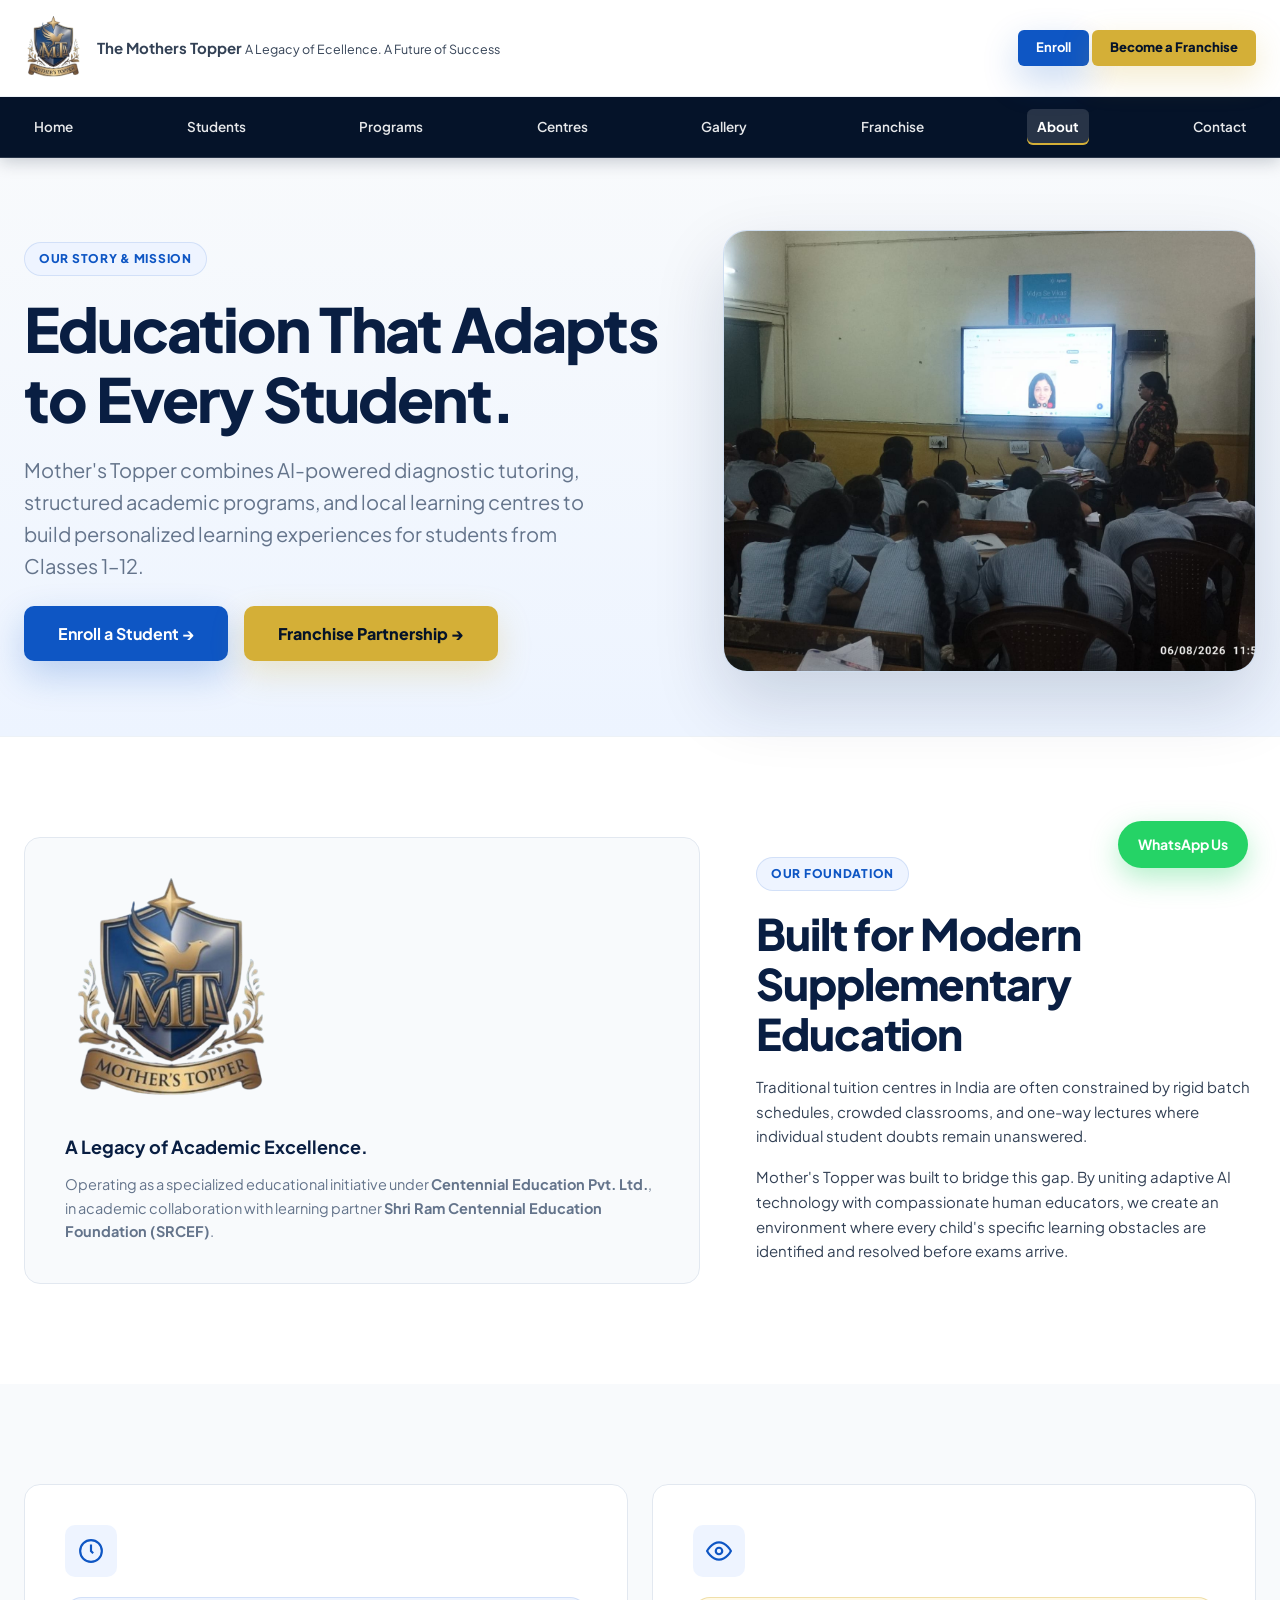
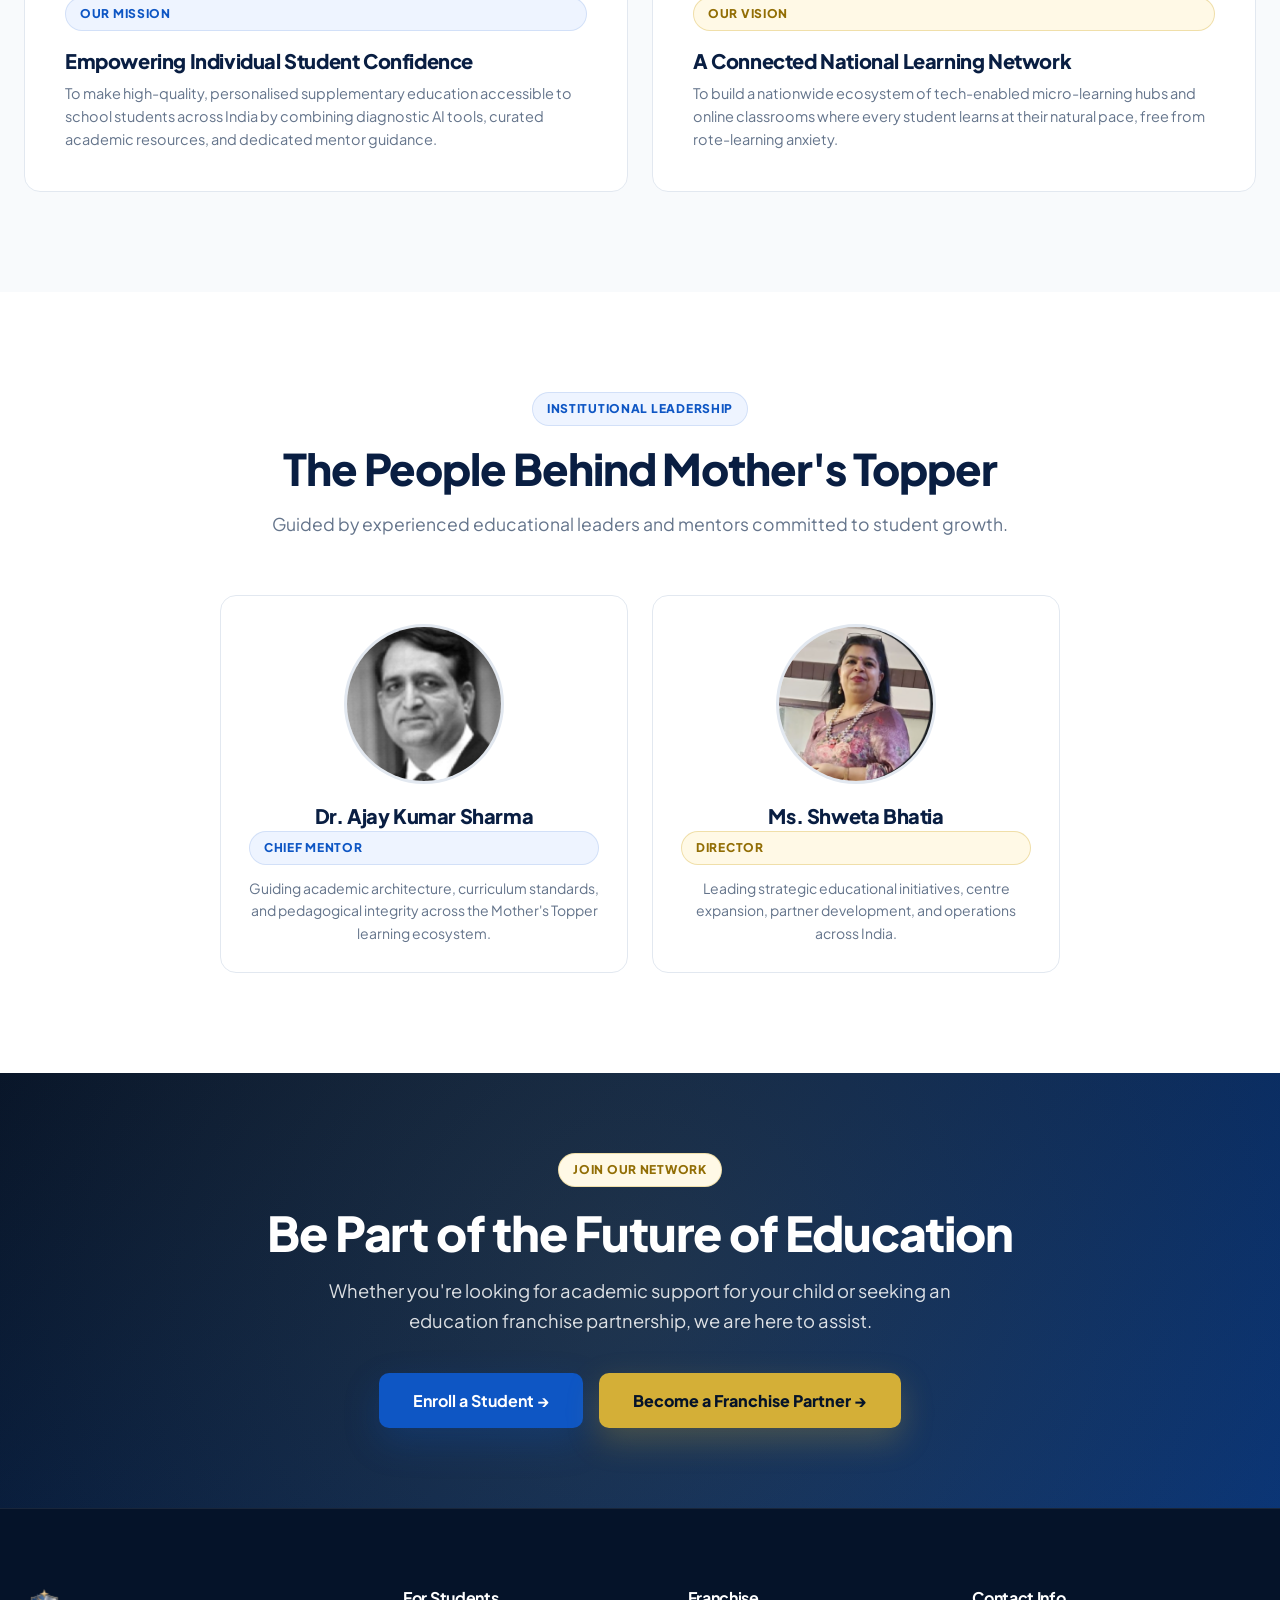
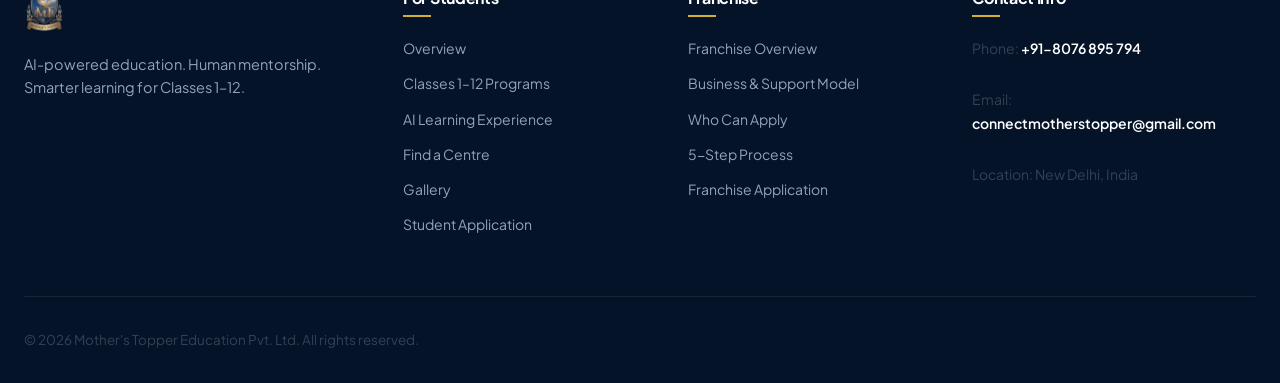
==== about.html @ a5d563d6 "sfdf" ====
<!DOCTYPE html>
<html lang="en">
<head>
  <meta charset="utf-8">
  <meta name="viewport" content="width=device-width, initial-scale=1">
  <title>About Us | Mother's Topper AI Education Ecosystem</title>
  <meta name="description" content="Learn about Mother's Topper, an AI-driven supplementary education ecosystem for Classes 1–12 operating under Centennial Education Pvt. Ltd., in academic collaboration with SRCEF.">
  <link rel="canonical" href="https://motherstopperindia.com/about.html">
  <meta property="og:title" content="About Mother's Topper | Institutional Background & Leadership">
  <meta property="og:description" content="AI for Practice. Mentors for Guidance. Operating under Centennial Education Pvt. Ltd. with SRCEF alliance.">
  <meta property="og:image" content="img/logo.png">
  <link rel="icon" href="img/logo.png">
  <link rel="stylesheet" href="css/style.css">
  <script defer src="js/main.js"></script>
</head>
<body>
  <a class="skip-link" href="#main">Skip to main content</a>

  <!-- Global Header -->
  <header class="site-header" data-header>
    <div class="container nav-container">
      <a class="brand-logo" href="index.html" aria-label="Mother's Topper Home">
        <img src="img/logo.png" alt="Mother's Topper India" width="220" height="72">
        <span class="brand-copy">
          <strong>The Mothers Topper</strong>
          <small>A Legacy of Ecellence. A Future of Success</small>
        </span>
      </a>
      <div class="header-ctas">
        <a class="btn btn-primary btn-sm" href="student-application.html">Enroll</a>
        <a class="btn btn-gold btn-sm" href="franchise-application.html">Become a Franchise</a>
      </div>
    </div>
  </header>

  <div class="site-nav-bar">
    <div class="container site-nav-container">
      <button class="menu-toggle" type="button" aria-label="Open navigation menu" aria-expanded="false" data-menu-toggle>
        <span></span><span></span><span></span>
      </button>
      <nav class="main-nav" aria-label="Primary Navigation" data-nav>
        <a href="index.html">Home</a>
        <a href="student.html">Students</a>

        <a href="programs.html">Programs</a>
        <a href="centres.html">Centres</a>
        <a href="gallery.html">Gallery</a>
        <a href="franchise.html">Franchise</a>
        <a href="about.html" class="active">About</a>
        <a href="contact.html">Contact</a>
      </nav>
    </div>
  </div>

  <main id="main">
    <!-- Page Hero -->
    <section class="page-hero">
      <div class="container page-hero-grid">
        <div class="reveal">
          <span class="eyebrow">Our Story & Mission</span>
          <h1>Education That Adapts to Every Student.</h1>
          <p class="hero-lede">Mother's Topper combines AI-powered diagnostic tutoring, structured academic programs, and local learning centres to build personalized learning experiences for students from Classes 1–12.</p>
          <div class="btn-group" style="margin-top: 24px;">
            <a class="btn btn-primary btn-lg" href="student-application.html">Enroll a Student &rarr;</a>
            <a class="btn btn-gold btn-lg" href="franchise-application.html">Franchise Partnership &rarr;</a>
          </div>
        </div>
        <div class="hero-image-wrap reveal reveal-delay-1">
          <img src="img/4.jpg" alt="Mother's Topper Learning Centre Interior" width="600" height="380">
        </div>
      </div>
    </section>

    <!-- Institutional Foundation & Story -->
    <section class="section-pad">
      <div class="container">
        <div class="hero-grid">
          <div class="feature-card reveal" style="padding: 40px; background: var(--surface-alt);">
            <img src="img/logo.png" alt="Mother's Topper Crest" width="220" height="70" style="margin-bottom: 24px;">
            <strong style="display:block; font-size:18px; color:var(--navy); margin-bottom:12px;">A Legacy of Academic Excellence.</strong>
            <p>Operating as a specialized educational initiative under <strong>Centennial Education Pvt. Ltd.</strong>, in academic collaboration with learning partner <strong>Shri Ram Centennial Education Foundation (SRCEF)</strong>.</p>
          </div>

          <div class="reveal reveal-delay-1">
            <span class="eyebrow">Our Foundation</span>
            <h2>Built for Modern Supplementary Education</h2>
            <p>Traditional tuition centres in India are often constrained by rigid batch schedules, crowded classrooms, and one-way lectures where individual student doubts remain unanswered.</p>
            <p>Mother's Topper was built to bridge this gap. By uniting adaptive AI technology with compassionate human educators, we create an environment where every child's specific learning obstacles are identified and resolved before exams arrive.</p>
          </div>
        </div>
      </div>
    </section>

    <!-- Mission & Vision -->
    <section class="section-pad bg-soft">
      <div class="container">
        <div class="card-grid grid-2">
          <!-- Mission -->
          <article class="feature-card reveal" style="padding: 40px;">
            <div class="card-icon-wrap">
              <svg width="26" height="26" viewBox="0 0 24 24" fill="none" stroke="currentColor" stroke-width="2"><circle cx="12" cy="12" r="10"/><polyline points="12 6 12 12 14 14"/></svg>
            </div>
            <span class="eyebrow">Our Mission</span>
            <h3>Empowering Individual Student Confidence</h3>
            <p>To make high-quality, personalised supplementary education accessible to school students across India by combining diagnostic AI tools, curated academic resources, and dedicated mentor guidance.</p>
          </article>

          <!-- Vision -->
          <article class="feature-card reveal reveal-delay-1" style="padding: 40px;">
            <div class="card-icon-wrap">
              <svg width="26" height="26" viewBox="0 0 24 24" fill="none" stroke="currentColor" stroke-width="2"><path d="M1 12s4-8 11-8 11 8 11 8-4 8-11 8-11-8-11-8z"/><circle cx="12" cy="12" r="3"/></svg>
            </div>
            <span class="eyebrow gold">Our Vision</span>
            <h3>A Connected National Learning Network</h3>
            <p>To build a nationwide ecosystem of tech-enabled micro-learning hubs and online classrooms where every student learns at their natural pace, free from rote-learning anxiety.</p>
          </article>
        </div>
      </div>
    </section>

    <!-- Leadership Section -->
    <section class="section-pad">
      <div class="container">
        <div class="section-header reveal">
          <span class="eyebrow">Institutional Leadership</span>
          <h2>The People Behind Mother's Topper</h2>
          <p>Guided by experienced educational leaders and mentors committed to student growth.</p>
        </div>

        <div class="card-grid grid-2" style="max-width: 840px; margin: 0 auto;">
          <!-- Leader 1 -->
          <article class="feature-card reveal" style="padding:28px; text-align:center;">
            <div style="width:160px; height:160px; border-radius:50%; overflow:hidden; margin:0 auto 20px; border:3px solid var(--border);">
              <img src="img/12.jpg" alt="Dr. Ajay Kumar Sharma photograph" width="160" height="160" style="width:100%; height:100%; object-fit:cover;">
            </div>
            <h3 style="margin-bottom:4px;">Dr. Ajay Kumar Sharma</h3>
            <span class="eyebrow" style="margin-bottom:12px;">Chief Mentor</span>
            <p style="font-size:14px; color:var(--ink-muted);">Guiding academic architecture, curriculum standards, and pedagogical integrity across the Mother's Topper learning ecosystem.</p>
          </article>

          <!-- Leader 2 -->
          <article class="feature-card reveal reveal-delay-1" style="padding:28px; text-align:center;">
            <div style="width:160px; height:160px; border-radius:50%; overflow:hidden; margin:0 auto 20px; border:3px solid var(--border);">
              <img src="img/11.jpg" alt="Ms. Shweta Bhatia photograph" width="160" height="160" style="width:100%; height:100%; object-fit:cover;">
            </div>
            <h3 style="margin-bottom:4px;">Ms. Shweta Bhatia</h3>
            <span class="eyebrow gold" style="margin-bottom:12px;">Director</span>
            <p style="font-size:14px; color:var(--ink-muted);">Leading strategic educational initiatives, centre expansion, partner development, and operations across India.</p>
          </article>
        </div>
      </div>
    </section>

    <!-- CTA Banner -->
    <section class="cta-banner">
      <div class="container reveal">
        <span class="eyebrow gold">Join Our Network</span>
        <h2>Be Part of the Future of Education</h2>
        <p>Whether you're looking for academic support for your child or seeking an education franchise partnership, we are here to assist.</p>
        <div class="btn-group" style="justify-content: center;">
          <a class="btn btn-primary btn-lg" href="student-application.html">Enroll a Student &rarr;</a>
          <a class="btn btn-gold btn-lg" href="franchise-application.html">Become a Franchise Partner &rarr;</a>
        </div>
      </div>
    </section>
  </main>

  <!-- Global Footer -->
  <footer class="site-footer">
    <div class="container footer-grid">
      <div class="footer-brand">
        <img src="img/logo.png" alt="Mother's Topper Logo" width="190" height="60">
        <p>AI-powered education. Human mentorship. Smarter learning for Classes 1–12.</p>
      </div>

      <div class="footer-col">
        <h4>For Students</h4>
        <div class="footer-links">
          <a href="student.html">Overview</a>
          <a href="programs.html">Classes 1–12 Programs</a>
          <a href="ai-learning.html">AI Learning Experience</a>
          <a href="centres.html">Find a Centre</a>
          <a href="gallery.html">Gallery</a>
          <a href="student-application.html">Student Application</a>
        </div>
      </div>

      <div class="footer-col">
        <h4>Franchise</h4>
        <div class="footer-links">
          <a href="franchise.html">Franchise Overview</a>
          <a href="franchise-model.html">Business & Support Model</a>
          <a href="franchise-eligibility.html">Who Can Apply</a>
          <a href="franchise-process.html">5-Step Process</a>
          <a href="franchise-application.html">Franchise Application</a>
        </div>
      </div>

      <div class="footer-col">
        <h4>Contact Info</h4>
        <div class="footer-contact-info">
          <p>Phone: <a href="tel:+918076895794">+91-8076 895 794</a></p>
          <p>Email: <a href="mailto:connectmotherstopper@gmail.com">connectmotherstopper@gmail.com</a></p>
          <p>Location: New Delhi, India</p>
        </div>
      </div>
    </div>

    <div class="container footer-bottom">
      <p>&copy; 2026 Mother's Topper Education Pvt. Ltd. All rights reserved.</p>
    </div>
  </footer>

  <a class="whatsapp-floating-btn" href="https://wa.me/918076895794" target="_blank" rel="noopener" aria-label="Chat with Mother's Topper on WhatsApp">WhatsApp Us</a>
  <div class="mobile-bottom-bar" aria-label="Mobile quick actions">
    <div class="mobile-bottom-actions">
      <a class="mob-call-btn" href="tel:+918076895794">Call</a>
      <a class="mob-wa-btn" href="https://wa.me/918076895794" target="_blank" rel="noopener">WhatsApp</a>
      <a class="mob-apply-btn" href="student-application.html">Apply</a>
    </div>
  </div>
</body>
</html>
---- css/style.css ----
/* ===================================================================
   MOTHER'S TOPPER INDIA — MASTER DESIGN SYSTEM
   Modern EdTech + AI-Powered Coaching + National Franchise Platform
   =================================================================== */

@import url('https://fonts.googleapis.com/css2?family=Plus+Jakarta+Sans:ital,wght@0,300;0,400;0,500;0,600;0,700;0,800;0,900;1,400;1,600&display=swap');

/* --- Root Design Tokens --- */
:root {
  /* Brand Palette */
  --royal-blue: #0E56C4;
  --royal-blue-hover: #0B459E;
  --royal-blue-dark: #073377;
  --blue-soft: #EEF4FF;
  --blue-subtle: #F4F8FF;
  --blue-glow: rgba(14, 86, 196, 0.18);
  --blue-10: rgba(14, 86, 196, 0.08);
  --blue-20: rgba(14, 86, 196, 0.16);

  --gold: #D4AF37;
  --gold-hover: #C59F28;
  --gold-light: #FFF9E6;
  --gold-glow: rgba(212, 175, 55, 0.22);
  --gold-border: rgba(212, 175, 55, 0.35);

  --navy: #091E42;
  --navy-deep: #051329;
  --navy-light: #152B52;
  --navy-glass: rgba(9, 30, 66, 0.85);

  --white: #FFFFFF;
  --surface: #FFFFFF;
  --surface-alt: #F8FAFC;
  --surface-soft: #F1F5F9;
  --surface-hover: #F8FAFC;

  --ink-primary: #0F172A;
  --ink-secondary: #334155;
  --ink-muted: #64748B;
  --ink-light: #94A3B8;

  --border: #E2E8F0;
  --border-light: #EDF2F7;
  --border-focus: #0E56C4;

  --success: #10B981;
  --success-bg: #ECFDF5;
  --warning: #F59E0B;
  --danger: #EF4444;

  /* Typography */
  --font-main: 'Plus Jakarta Sans', -apple-system, BlinkMacSystemFont, 'Segoe UI', Roboto, sans-serif;

  /* Elevations & Shadows */
  --shadow-xs: 0 1px 3px rgba(15, 23, 42, 0.04);
  --shadow-sm: 0 4px 12px rgba(15, 23, 42, 0.05);
  --shadow-md: 0 10px 28px rgba(15, 23, 42, 0.08);
  --shadow-lg: 0 20px 48px rgba(15, 23, 42, 0.12);
  --shadow-xl: 0 30px 70px rgba(9, 30, 66, 0.16);
  --shadow-blue: 0 14px 36px rgba(14, 86, 196, 0.24);
  --shadow-gold: 0 12px 32px rgba(212, 175, 55, 0.25);

  /* Borders & Radii */
  --radius-xs: 6px;
  --radius-sm: 10px;
  --radius-md: 16px;
  --radius-lg: 24px;
  --radius-xl: 32px;
  --radius-full: 9999px;

  /* Layout Spacing */
  --max-width: 1240px;
  --header-height: 84px;
  --header-height-scrolled: 72px;
  --transition-fast: 160ms cubic-bezier(0.4, 0, 0.2, 1);
  --transition-normal: 260ms cubic-bezier(0.4, 0, 0.2, 1);
  --transition-slow: 400ms cubic-bezier(0.16, 1, 0.3, 1);
}

/* --- Base & Reset --- */
*, *::before, *::after {
  box-sizing: border-box;
  margin: 0;
  padding: 0;
}

html {
  scroll-behavior: smooth;
  -webkit-text-size-adjust: 100%;
  text-rendering: optimizeLegibility;
}

body {
  font-family: var(--font-main);
  background-color: var(--white);
  color: var(--ink-secondary);
  line-height: 1.65;
  font-size: 15px;
  -webkit-font-smoothing: antialiased;
  -moz-osx-font-smoothing: grayscale;
  overflow-x: hidden;
}

body.menu-open {
  overflow: hidden;
}

img, svg, video {
  display: block;
  max-width: 100%;
  height: auto;
}

a {
  color: inherit;
  text-decoration: none;
  transition: color var(--transition-fast), transform var(--transition-fast);
}

button, input, select, textarea {
  font-family: inherit;
  font-size: inherit;
  color: inherit;
}

button {
  background: none;
  border: none;
  cursor: pointer;
}

ul, ol {
  list-style: none;
}

:focus-visible {
  outline: 2px solid var(--royal-blue);
  outline-offset: 3px;
}

::selection {
  background: var(--royal-blue);
  color: var(--white);
}

/* Accessibility: Skip Link */
.skip-link {
  position: absolute;
  top: -100px;
  left: 20px;
  background: var(--royal-blue);
  color: var(--white);
  padding: 12px 20px;
  border-radius: var(--radius-sm);
  font-weight: 700;
  font-size: 14px;
  z-index: 9999;
  transition: top var(--transition-fast);
}
.skip-link:focus {
  top: 20px;
}

/* --- Container & Layout --- */
.container {
  width: min(var(--max-width), calc(100% - 48px));
  margin-inline: auto;
}

@media (max-width: 640px) {
  .container {
    width: calc(100% - 30px);
  }
 
}

.section-pad {
  padding: 100px 0;
}

.section-pad-sm {
  padding: 64px 0;
}

.bg-soft {
  background-color: var(--surface-alt);
}

.bg-white {
  background-color: var(--white);
}

.bg-navy {
  background-color: var(--navy-deep);
  color: var(--white);
}

/* --- Typography System --- */
h1, h2, h3, h4, h5, h6 {
  color: var(--navy);
  font-weight: 800;
  line-height: 1.15;
  letter-spacing: -0.02em;
}

.bg-navy h1, .bg-navy h2, .bg-navy h3, .bg-navy h4 {
  color: var(--white);
}

h1 {
  font-size: clamp(2.4rem, 4.8vw, 3.8rem);
  letter-spacing: -0.03em;
  margin-bottom: 20px;
}

h2 {
  font-size: clamp(1.85rem, 3.4vw, 2.75rem);
  letter-spacing: -0.025em;
  margin-bottom: 16px;
}

h3 {
  font-size: clamp(1.2rem, 2vw, 1.5rem);
  margin-bottom: 10px;
}

h4 {
  font-size: 1.125rem;
  font-weight: 700;
  margin-bottom: 8px;
}

p {
  color: var(--ink-secondary);
  margin-bottom: 16px;
}

p:last-child {
  margin-bottom: 0;
}

.bg-navy p {
  color: var(--ink-light);
}

.hero-lede {
  font-size: clamp(1.05rem, 1.8vw, 1.25rem);
  color: var(--ink-muted);
  line-height: 1.6;
  max-width: 600px;
  font-weight: 400;
}

.bg-navy .hero-lede {
  color: rgba(255, 255, 255, 0.85);
}

.eyebrow {
  display: inline-flex;
  align-items: center;
  gap: 8px;
  padding: 6px 14px;
  background: var(--blue-soft);
  color: var(--royal-blue);
  font-size: 12px;
  font-weight: 800;
  letter-spacing: 0.06em;
  text-transform: uppercase;
  border-radius: var(--radius-full);
  border: 1px solid rgba(14, 86, 196, 0.12);
  margin-bottom: 18px;
}

.eyebrow.gold {
  background: var(--gold-light);
  color: #926E05;
  border-color: var(--gold-border);
}

.eyebrow.white {
  background: rgba(255, 255, 255, 0.12);
  color: var(--white);
  border-color: rgba(255, 255, 255, 0.2);
}

.section-header {
  max-width: 740px;
  margin-inline: auto;
  text-align: center;
  margin-bottom: 56px;
}

.section-header p {
  font-size: 1.1rem;
  color: var(--ink-muted);
}

.section-header.text-left {
  text-align: left;
  margin-inline: 0;
}

.text-center { text-align: center; }
.text-left { text-align: left; }
.text-gold { color: var(--gold) !important; }
.text-blue { color: var(--royal-blue) !important; }

/* --- Buttons & CTAs --- */
.btn {
  display: inline-flex;
  align-items: center;
  justify-content: center;
  gap: 10px;
  padding: 13px 26px;
  font-size: 15px;
  font-weight: 700;
  line-height: 1.2;
  border-radius: var(--radius-sm);
  border: 2px solid transparent;
  cursor: pointer;
  white-space: nowrap;
  transition: all var(--transition-normal);
  position: relative;
  overflow: hidden;
  text-decoration: none;
}

.btn-primary {
  background-color: var(--royal-blue);
  color: var(--white);
  box-shadow: var(--shadow-blue);
}
.btn-primary:hover {
  background-color: var(--royal-blue-hover);
  transform: translateY(-2px);
  box-shadow: 0 16px 36px rgba(14, 86, 196, 0.32);
}

.btn-gold {
  background-color: var(--gold);
  color: var(--navy-deep);
  font-weight: 800;
  box-shadow: var(--shadow-gold);
}
.btn-gold:hover {
  background-color: var(--gold-hover);
  transform: translateY(-2px);
  box-shadow: 0 16px 36px rgba(212, 175, 55, 0.36);
}

.btn-outline {
  background-color: transparent;
  color: var(--navy);
  border-color: var(--border);
}
.btn-outline:hover {
  background-color: var(--surface-soft);
  border-color: var(--ink-secondary);
  color: var(--ink-primary);
  transform: translateY(-2px);
}

.btn-outline-blue {
  background-color: transparent;
  color: var(--royal-blue);
  border-color: rgba(14, 86, 196, 0.3);
}
.btn-outline-blue:hover {
  background-color: var(--blue-soft);
  border-color: var(--royal-blue);
  color: var(--royal-blue);
  transform: translateY(-2px);
}

.btn-outline-white {
  background-color: transparent;
  color: var(--white);
  border-color: rgba(255, 255, 255, 0.3);
}
.btn-outline-white:hover {
  background-color: rgba(255, 255, 255, 0.12);
  border-color: var(--white);
  color: var(--white);
  transform: translateY(-2px);
}

.btn-white {
  background-color: var(--white);
  color: var(--navy);
  box-shadow: var(--shadow-md);
}
.btn-white:hover {
  background-color: var(--surface-alt);
  transform: translateY(-2px);
}

.btn-lg {
  padding: 16px 32px;
  font-size: 16px;
  border-radius: var(--radius-sm);
}

.btn-sm {
  padding: 8px 16px;
  font-size: 13px;
  border-radius: var(--radius-xs);
}

.btn-pulse {
  animation: pulse-glow 2.5s infinite;
}

@keyframes pulse-glow {
  0%, 100% {
    box-shadow: 0 0 0 0 rgba(14, 86, 196, 0.4);
  }
  50% {
    box-shadow: 0 0 0 10px rgba(14, 86, 196, 0);
  }
}

.btn-group {
  display: flex;
  align-items: center;
  gap: 16px;
  flex-wrap: wrap;
}

/* --- Global Header & Navigation --- */
.site-header {
  position: sticky;
  top: 0;
  left: 0;
  width: 100%;
  z-index: 1000;
  background-color: rgba(255, 255, 255, 0.94);
  backdrop-filter: blur(14px);
  -webkit-backdrop-filter: blur(14px);
  border-bottom: 1px solid var(--border-light);
  transition: height var(--transition-normal), background-color var(--transition-normal), box-shadow var(--transition-normal);
  height: var(--header-height);
}

.site-header.is-scrolled {
  height: var(--header-height-scrolled);
  background-color: rgba(255, 255, 255, 0.98);
  box-shadow: 0 4px 20px rgba(9, 30, 66, 0.06);
  border-bottom-color: var(--border);
}

.nav-container {
  display: flex;
  align-items: center;
  justify-content: space-between;
  height: 100%;
  gap: 16px;
}

.brand-logo {
  display: flex;
  align-items: center;
  gap: 12px;
  text-decoration: none;
  flex: 0 0 auto;
  min-width: 0;
}

.brand-logo img {
  display: block;
  width: auto;
  height: 56px;
  max-width: 180px;
  object-fit: contain;
  transition: height var(--transition-normal);
}

.site-header.is-scrolled .brand-logo img {
  height: 42px;
  max-width: 150px;
}

.main-nav {
  display: flex;
  align-items: center;
  gap: 4px;
}

.main-nav a {
  font-size: 14.5px;
  font-weight: 600;
  color: var(--ink-secondary);
  padding: 8px 12px;
  border-radius: var(--radius-xs);
  transition: all var(--transition-fast);
}

.main-nav a:hover {
  color: var(--royal-blue);
  background-color: var(--blue-soft);
}

.main-nav a.active {
  color: var(--royal-blue);
  background-color: var(--blue-soft);
  font-weight: 700;
}

.nav-ctas {
  display: flex;
  align-items: center;
  gap: 12px;
}

/* Mobile Menu Toggle */
.menu-toggle {
  display: none;
  flex-direction: column;
  justify-content: center;
  gap: 5px;
  width: 40px;
  height: 40px;
  border-radius: var(--radius-xs);
  padding: 8px;
  cursor: pointer;
  background: var(--surface-soft);
}

.menu-toggle span {
  display: block;
  height: 2px;
  width: 100%;
  background: var(--navy);
  border-radius: 2px;
  transition: transform var(--transition-normal), opacity var(--transition-normal);
}

.menu-toggle[aria-expanded="true"] span:nth-child(1) {
  transform: translateY(7px) rotate(45deg);
}
.menu-toggle[aria-expanded="true"] span:nth-child(2) {
  opacity: 0;
}
.menu-toggle[aria-expanded="true"] span:nth-child(3) {
  transform: translateY(-7px) rotate(-45deg);
}

/* --- Hero Section (Homepage & Pages) --- */
.hero-section {
  position: relative;
  padding: 64px 0 80px;
  background: linear-gradient(180deg, #FFFFFF 0%, #F4F8FF 100%);
  overflow: hidden;
}

.hero-grid {
  display: grid;
  grid-template-columns: 1.15fr 0.85fr;
  gap: 56px;
  align-items: center;
}

.hero-content {
  position: relative;
  z-index: 2;
}

.hero-content h1 {
  margin-bottom: 20px;
}

.hero-visual-card {
  position: relative;
  z-index: 1;
}

.hero-image-wrap {
  position: relative;
  border-radius: var(--radius-lg);
  overflow: hidden;
  box-shadow: var(--shadow-xl);
  border: 1px solid rgba(14, 86, 196, 0.15);
  background: var(--surface-soft);
}

.hero-image-wrap img {
  width: 100%;
  height: 440px;
  object-fit: cover;
}

/* Floating Badges on Hero Visual */
.float-card {
  position: absolute;
  background: rgba(255, 255, 255, 0.95);
  backdrop-filter: blur(12px);
  -webkit-backdrop-filter: blur(12px);
  padding: 12px 18px;
  border-radius: var(--radius-md);
  box-shadow: var(--shadow-lg);
  border: 1px solid rgba(226, 232, 240, 0.8);
  display: flex;
  align-items: center;
  gap: 12px;
  z-index: 3;
  animation: float-bob 4s ease-in-out infinite;
}

.float-card.card-top-left {
  top: 24px;
  left: -20px;
  animation-delay: 0s;
}

.float-card.card-bottom-right {
  bottom: 28px;
  right: -20px;
  animation-delay: 2s;
}

.float-card-icon {
  width: 38px;
  height: 38px;
  border-radius: var(--radius-sm);
  background: var(--blue-soft);
  color: var(--royal-blue);
  display: flex;
  align-items: center;
  justify-content: center;
  flex-shrink: 0;
}

.float-card.gold-card .float-card-icon {
  background: var(--gold-light);
  color: #926E05;
}

.float-card-text strong {
  display: block;
  font-size: 13px;
  color: var(--navy);
}

.float-card-text span {
  display: block;
  font-size: 12px;
  color: var(--ink-muted);
}

@keyframes float-bob {
  0%, 100% { transform: translateY(0px); }
  50% { transform: translateY(-8px); }
}

/* Trust Strip */
.trust-strip-container {
  margin-top: 36px;
  padding-top: 28px;
  border-top: 1px solid var(--border);
}

.trust-strip {
  display: flex;
  align-items: center;
  gap: 24px;
  flex-wrap: wrap;
}

.trust-item {
  display: flex;
  align-items: center;
  gap: 8px;
  font-size: 14px;
  font-weight: 700;
  color: var(--navy);
}

.trust-item-bullet {
  width: 8px;
  height: 8px;
  border-radius: 50%;
  background: var(--gold);
}

/* --- Page Hero (Inner Pages) --- */
.page-hero {
  padding: 72px 0 64px;
  background: linear-gradient(180deg, #F8FAFC 0%, #EDF4FF 100%);
  border-bottom: 1px solid var(--border-light);
}

.page-hero.dark-hero {
  background: linear-gradient(180deg, #051329 0%, #091E42 100%);
  color: var(--white);
}

.page-hero-grid {
  display: grid;
  grid-template-columns: 1.1fr 0.9fr;
  gap: 48px;
  align-items: center;
}

/* Subnav Strip */
.subnav-strip {
  background: var(--navy-deep);
  padding: 14px 0;
  border-top: 1px solid rgba(255, 255, 255, 0.08);
  border-bottom: 1px solid rgba(255, 255, 255, 0.08);
}

.subnav-links {
  display: flex;
  align-items: center;
  justify-content: center;
  gap: 16px;
  flex-wrap: wrap;
}

.subnav-links a {
  color: rgba(255, 255, 255, 0.75);
  font-size: 14px;
  font-weight: 600;
  padding: 4px 8px;
  border-radius: var(--radius-xs);
  transition: all var(--transition-fast);
}

.subnav-links a:hover,
.subnav-links a.active {
  color: var(--gold);
}

.subnav-divider {
  color: rgba(255, 255, 255, 0.25);
  font-size: 12px;
}

/* --- Franchise Section Anchors --- */
.section-anchor-row {
  padding: 14px 0 0;
  background: var(--surface-alt);
}
.section-anchor-row .container {
  display: flex;
  flex-wrap: wrap;
  gap: 10px;
}
.section-anchor-row a {
  padding: 9px 14px;
  border-radius: var(--radius-full);
  border: 1px solid var(--border);
  background: var(--white);
  color: var(--navy);
  font-size: 13px;
  font-weight: 800;
  transition: transform var(--transition-normal), border-color var(--transition-normal), color var(--transition-normal), background var(--transition-normal);
}
.section-anchor-row a:hover {
  transform: translateY(-2px);
  border-color: var(--royal-blue);
  color: var(--royal-blue);
  background: var(--blue-soft);
}

/* --- Franchise Detail Bands --- */
.table-band {
  background: var(--white);
  border: 1px solid var(--border);
  border-radius: var(--radius-lg);
  box-shadow: var(--shadow-sm);
  overflow: hidden;
}
.table-band-head {
  padding: 28px 28px 0;
}
.table-band-head h3 {
  color: var(--navy);
  margin-bottom: 8px;
}
.table-band-head p {
  color: var(--ink-muted);
  font-size: 14.5px;
  margin-bottom: 0;
}
.table-shell {
  overflow-x: auto;
  padding: 24px 28px 28px;
}
.franchise-table {
  width: 100%;
  border-collapse: collapse;
  min-width: 760px;
}
.franchise-table th,
.franchise-table td {
  padding: 16px 18px;
  text-align: left;
  vertical-align: top;
  border-bottom: 1px solid var(--border);
  font-size: 14.5px;
  line-height: 1.55;
}
.franchise-table thead th {
  background: var(--surface-alt);
  color: var(--navy);
  font-weight: 800;
}
.franchise-table tbody tr:hover {
  background: var(--surface-alt);
}
.franchise-table td:first-child {
  font-weight: 700;
  color: var(--navy);
  white-space: nowrap;
}
.investment-table td:nth-child(2) {
  white-space: nowrap;
  font-weight: 800;
  color: var(--royal-blue);
}
.support-card {
  min-height: 100%;
}
.support-list {
  display: grid;
  gap: 10px;
  margin-top: 10px;
}
.support-list li {
  position: relative;
  padding-left: 18px;
  color: var(--ink-muted);
  font-size: 14.5px;
  line-height: 1.6;
}
.support-list li::before {
  content: '';
  position: absolute;
  left: 0;
  top: 9px;
  width: 8px;
  height: 8px;
  border-radius: 50%;
  background: var(--gold);
}
.market-grid {
  display: grid;
  grid-template-columns: repeat(3, 1fr);
  gap: 24px;
}
.market-card {
  padding: 28px;
  border: 1px solid var(--border);
  border-radius: var(--radius-md);
  background: var(--white);
  box-shadow: var(--shadow-sm);
}
.market-value {
  display: inline-flex;
  align-items: center;
  margin-bottom: 14px;
  padding: 8px 12px;
  border-radius: var(--radius-full);
  background: var(--blue-soft);
  color: var(--royal-blue);
  font-size: 14px;
  font-weight: 900;
}
.market-card h3 {
  margin-bottom: 10px;
}
.market-card p {
  color: var(--ink-muted);
  font-size: 14.5px;
  line-height: 1.6;
  margin-bottom: 0;
}

/* --- Signature Ecosystem Section --- */
.ecosystem-section {
  padding: 100px 0;
  background: var(--white);
  position: relative;
}

.ecosystem-grid {
  display: grid;
  grid-template-columns: repeat(4, 1fr);
  gap: 24px;
  margin-top: 48px;
  position: relative;
}

.ecosystem-card {
  background: var(--surface-alt);
  border: 1px solid var(--border);
  border-radius: var(--radius-md);
  padding: 32px 24px;
  text-align: center;
  transition: all var(--transition-normal);
  position: relative;
}

.ecosystem-card:hover {
  transform: translateY(-6px);
  box-shadow: var(--shadow-lg);
  border-color: var(--royal-blue);
  background: var(--white);
}

.ecosystem-icon {
  width: 64px;
  height: 64px;
  border-radius: var(--radius-md);
  background: var(--blue-soft);
  color: var(--royal-blue);
  display: flex;
  align-items: center;
  justify-content: center;
  margin: 0 auto 20px;
  font-size: 26px;
  transition: all var(--transition-normal);
}

.ecosystem-card:hover .ecosystem-icon {
  background: var(--royal-blue);
  color: var(--white);
  transform: scale(1.08);
}

.ecosystem-card h3 {
  font-size: 1.25rem;
  color: var(--navy);
  margin-bottom: 8px;
}

.ecosystem-role {
  display: inline-block;
  font-size: 12px;
  font-weight: 800;
  text-transform: uppercase;
  letter-spacing: 0.05em;
  color: var(--royal-blue);
  margin-bottom: 12px;
}

.ecosystem-card p {
  font-size: 14.5px;
  color: var(--ink-muted);
}

/* --- Cards & Bento Grids --- */
.card-grid {
  display: grid;
  gap: 24px;
}

.grid-3 {
  grid-template-columns: repeat(3, 1fr);
}

.grid-2 {
  grid-template-columns: repeat(2, 1fr);
}

.grid-4 {
  grid-template-columns: repeat(4, 1fr);
}

.feature-card {
  background: var(--white);
  border: 1px solid var(--border);
  border-radius: var(--radius-md);
  padding: 32px;
  transition: all var(--transition-normal);
  display: flex;
  flex-direction: column;
}

.feature-card:hover {
  transform: translateY(-4px);
  box-shadow: var(--shadow-md);
  border-color: rgba(14, 86, 196, 0.3);
}

.card-icon-wrap {
  width: 52px;
  height: 52px;
  border-radius: var(--radius-sm);
  background: var(--blue-soft);
  color: var(--royal-blue);
  display: flex;
  align-items: center;
  justify-content: center;
  margin-bottom: 20px;
}

.feature-card.gold-accent .card-icon-wrap {
  background: var(--gold-light);
  color: #926E05;
}

.feature-card h3 {
  font-size: 1.25rem;
  color: var(--navy);
  margin-bottom: 10px;
}

.feature-card p {
  font-size: 14.5px;
  color: var(--ink-muted);
  line-height: 1.6;
}

/* --- Two-Path Journey Grid --- */
.journey-grid {
  display: grid;
  grid-template-columns: 1fr 1fr;
  gap: 32px;
  margin-top: 40px;
}

.journey-card {
  background: var(--white);
  border: 2px solid var(--border);
  border-radius: var(--radius-lg);
  padding: 44px;
  display: flex;
  flex-direction: column;
  justify-content: space-between;
  transition: all var(--transition-normal);
  position: relative;
  overflow: hidden;
}

.journey-card::before {
  content: '';
  position: absolute;
  top: 0;
  left: 0;
  width: 100%;
  height: 6px;
  background: var(--royal-blue);
}

.journey-card.franchise-path::before {
  background: var(--gold);
}

.journey-card:hover {
  transform: translateY(-6px);
  box-shadow: var(--shadow-xl);
  border-color: rgba(14, 86, 196, 0.4);
}

.journey-card.franchise-path:hover {
  border-color: var(--gold);
}

.journey-badge {
  display: inline-block;
  padding: 6px 14px;
  font-size: 12px;
  font-weight: 800;
  text-transform: uppercase;
  letter-spacing: 0.06em;
  border-radius: var(--radius-full);
  margin-bottom: 20px;
  align-self: flex-start;
}

.journey-badge.student-badge {
  background: var(--blue-soft);
  color: var(--royal-blue);
}

.journey-badge.franchise-badge {
  background: var(--gold-light);
  color: #926E05;
}

.journey-card h3 {
  font-size: 1.75rem;
  margin-bottom: 12px;
}

.journey-card p {
  font-size: 15px;
  color: var(--ink-muted);
  margin-bottom: 24px;
}

.journey-feature-list {
  margin-bottom: 32px;
}

.journey-feature-list li {
  display: flex;
  align-items: center;
  gap: 10px;
  font-size: 14.5px;
  color: var(--ink-secondary);
  margin-bottom: 10px;
}

.journey-feature-list svg {
  color: var(--success);
  flex-shrink: 0;
}

/* --- AI Interactive Dashboard UI --- */
.ai-dashboard-section {
  padding: 100px 0;
  background: var(--navy-deep);
  color: var(--white);
  position: relative;
  overflow: hidden;
}

.ai-dashboard-grid {
  display: grid;
  grid-template-columns: 1fr 1.15fr;
  gap: 56px;
  align-items: center;
}

.ai-dashboard-mockup {
  background: #0D2347;
  border: 1px solid rgba(255, 255, 255, 0.15);
  border-radius: var(--radius-lg);
  box-shadow: 0 24px 60px rgba(0, 0, 0, 0.4);
  padding: 28px;
  position: relative;
}

.mockup-header {
  display: flex;
  align-items: center;
  justify-content: space-between;
  border-bottom: 1px solid rgba(255, 255, 255, 0.1);
  padding-bottom: 18px;
  margin-bottom: 24px;
}

.mockup-student-profile {
  display: flex;
  align-items: center;
  gap: 12px;
}

.mockup-avatar {
  width: 44px;
  height: 44px;
  border-radius: 50%;
  background: var(--royal-blue);
  color: var(--white);
  display: flex;
  align-items: center;
  justify-content: center;
  font-weight: 800;
  font-size: 16px;
  border: 2px solid var(--gold);
}

.mockup-student-profile strong {
  display: block;
  font-size: 15px;
  color: var(--white);
}

.mockup-student-profile span {
  font-size: 12px;
  color: var(--ink-light);
}

.mockup-status-tag {
  display: inline-flex;
  align-items: center;
  gap: 6px;
  padding: 4px 10px;
  background: rgba(16, 185, 129, 0.15);
  border: 1px solid rgba(16, 185, 129, 0.4);
  color: #34D399;
  border-radius: var(--radius-full);
  font-size: 11px;
  font-weight: 700;
}

.mockup-status-dot {
  width: 6px;
  height: 6px;
  border-radius: 50%;
  background: #34D399;
  animation: pulse-dot 1.5s infinite;
}

@keyframes pulse-dot {
  0%, 100% { opacity: 1; }
  50% { opacity: 0.4; }
}

.performance-meters {
  display: grid;
  gap: 14px;
  margin-bottom: 24px;
}

.meter-item {
  background: rgba(255, 255, 255, 0.04);
  border-radius: var(--radius-sm);
  padding: 12px 16px;
  border: 1px solid rgba(255, 255, 255, 0.06);
}

.meter-info {
  display: flex;
  justify-content: space-between;
  font-size: 13.5px;
  margin-bottom: 6px;
}

.meter-info strong {
  color: var(--white);
}

.meter-info span {
  color: var(--gold);
  font-weight: 700;
}

.meter-bar-track {
  height: 6px;
  background: rgba(255, 255, 255, 0.1);
  border-radius: var(--radius-full);
  overflow: hidden;
}

.meter-bar-fill {
  height: 100%;
  border-radius: var(--radius-full);
  transition: width 1s ease;
}

.meter-bar-fill.blue { background: #38BDF8; }
.meter-bar-fill.gold { background: var(--gold); }
.meter-bar-fill.green { background: #34D399; }

.gaps-box {
  background: rgba(239, 68, 68, 0.08);
  border: 1px solid rgba(239, 68, 68, 0.25);
  border-radius: var(--radius-sm);
  padding: 14px 16px;
  margin-bottom: 20px;
}

.gaps-box strong {
  display: block;
  font-size: 12px;
  color: #F87171;
  text-transform: uppercase;
  letter-spacing: 0.05em;
  margin-bottom: 8px;
}

.gaps-tags {
  display: flex;
  gap: 8px;
  flex-wrap: wrap;
}

.gap-tag {
  background: rgba(255, 255, 255, 0.08);
  border: 1px solid rgba(255, 255, 255, 0.12);
  padding: 4px 10px;
  border-radius: var(--radius-xs);
  font-size: 12px;
  color: var(--white);
}

.ai-recommendation-card {
  background: linear-gradient(135deg, rgba(14, 86, 196, 0.3) 0%, rgba(212, 175, 55, 0.2) 100%);
  border: 1px solid rgba(212, 175, 55, 0.35);
  border-radius: var(--radius-sm);
  padding: 16px;
  margin-bottom: 20px;
}

.ai-recommendation-card span {
  display: block;
  font-size: 11px;
  font-weight: 800;
  text-transform: uppercase;
  color: var(--gold);
  margin-bottom: 4px;
}

.ai-recommendation-card p {
  font-size: 13.5px;
  color: var(--white);
  margin: 0;
}

.mockup-actions {
  display: flex;
  gap: 10px;
}

/* Interactive AI Chat Box */
.ai-interactive-chat {
  background: rgba(255, 255, 255, 0.03);
  border: 1px solid rgba(255, 255, 255, 0.12);
  border-radius: var(--radius-md);
  padding: 20px;
  margin-top: 24px;
}

.chat-history {
  display: flex;
  flex-direction: column;
  gap: 12px;
  max-height: 200px;
  overflow-y: auto;
  padding-right: 6px;
  margin-bottom: 14px;
}

.chat-msg {
  max-width: 85%;
  padding: 10px 14px;
  border-radius: var(--radius-sm);
  font-size: 13px;
  line-height: 1.45;
}

.chat-msg.student-msg {
  align-self: flex-end;
  background: var(--royal-blue);
  color: var(--white);
  border-bottom-right-radius: 2px;
}

.chat-msg.ai-msg {
  align-self: flex-start;
  background: rgba(255, 255, 255, 0.1);
  color: var(--white);
  border-bottom-left-radius: 2px;
}

.chat-input-row {
  display: flex;
  gap: 8px;
}

.chat-input-row input {
  flex: 1;
  background: rgba(255, 255, 255, 0.08);
  border: 1px solid rgba(255, 255, 255, 0.18);
  color: var(--white);
  padding: 10px 14px;
  border-radius: var(--radius-xs);
  font-size: 13px;
}

.chat-input-row input::placeholder {
  color: var(--ink-light);
}

.chat-input-row input:focus {
  outline: none;
  border-color: var(--royal-blue);
}

/* --- Timeline & How It Works --- */
.timeline-process {
  display: grid;
  grid-template-columns: repeat(6, 1fr);
  gap: 16px;
  margin-top: 48px;
  position: relative;
}

.timeline-process::before {
  content: '';
  position: absolute;
  top: 36px;
  left: 30px;
  right: 30px;
  height: 2px;
  background: var(--border);
  z-index: 1;
}

.process-step {
  position: relative;
  z-index: 2;
  text-align: center;
}

.step-circle {
  width: 54px;
  height: 54px;
  border-radius: 50%;
  background: var(--white);
  border: 2px solid var(--royal-blue);
  color: var(--royal-blue);
  font-weight: 800;
  font-size: 16px;
  display: flex;
  align-items: center;
  justify-content: center;
  margin: 0 auto 16px;
  transition: all var(--transition-normal);
  box-shadow: 0 4px 12px rgba(14, 86, 196, 0.1);
}

.process-step:hover .step-circle {
  background: var(--royal-blue);
  color: var(--white);
  transform: scale(1.1);
}

.process-step h4 {
  font-size: 1.05rem;
  color: var(--navy);
  margin-bottom: 6px;
}

.process-step p {
  font-size: 13px;
  color: var(--ink-muted);
  line-height: 1.45;
}

/* Vertical Timeline for Mobile & Subpages */
.vertical-timeline {
  display: flex;
  flex-direction: column;
  gap: 28px;
  position: relative;
  padding-left: 48px;
}

.vertical-timeline::before {
  content: '';
  position: absolute;
  top: 10px;
  bottom: 10px;
  left: 20px;
  width: 2px;
  background: var(--border);
}

.v-step-item {
  position: relative;
}

.v-step-badge {
  position: absolute;
  left: -48px;
  top: 0;
  width: 40px;
  height: 40px;
  border-radius: 50%;
  background: var(--royal-blue);
  color: var(--white);
  font-weight: 800;
  font-size: 14px;
  display: flex;
  align-items: center;
  justify-content: center;
  border: 3px solid var(--white);
  box-shadow: var(--shadow-sm);
}

.v-step-content {
  background: var(--white);
  border: 1px solid var(--border);
  border-radius: var(--radius-md);
  padding: 24px;
}

/* --- Program Tabs & Selector --- */
.tab-controls {
  display: flex;
  justify-content: center;
  gap: 12px;
  margin-bottom: 40px;
  flex-wrap: wrap;
}

.tab-btn {
  padding: 12px 24px;
  border-radius: var(--radius-full);
  font-size: 15px;
  font-weight: 700;
  color: var(--ink-secondary);
  background: var(--surface-soft);
  border: 1px solid var(--border);
  cursor: pointer;
  transition: all var(--transition-fast);
}

.tab-btn:hover {
  background: var(--blue-soft);
  color: var(--royal-blue);
}

.tab-btn.active {
  background: var(--royal-blue);
  color: var(--white);
  border-color: var(--royal-blue);
  box-shadow: var(--shadow-blue);
}

.tab-panel {
  display: none;
}

.tab-panel.active {
  display: block;
  animation: fadeIn 300ms ease;
}

@keyframes fadeIn {
  from { opacity: 0; transform: translateY(8px); }
  to { opacity: 1; transform: translateY(0); }
}

.program-card-detailed {
  background: var(--white);
  border: 1px solid var(--border);
  border-radius: var(--radius-lg);
  overflow: hidden;
  box-shadow: var(--shadow-sm);
  display: grid;
  grid-template-columns: 0.9fr 1.1fr;
}

.program-card-img {
  position: relative;
  background: var(--surface-soft);
}

.program-card-img img {
  width: 100%;
  height: 100%;
  object-fit: cover;
}

.program-card-content {
  padding: 40px;
  display: flex;
  flex-direction: column;
  justify-content: space-between;
}

/* --- Comparison Matrix Section --- */
.comparison-container {
  background: var(--white);
  border: 1px solid var(--border);
  border-radius: var(--radius-lg);
  overflow: hidden;
  box-shadow: var(--shadow-md);
  margin-top: 40px;
}

.comparison-table {
  width: 100%;
  border-collapse: collapse;
  text-align: left;
}

.comparison-table th,
.comparison-table td {
  padding: 18px 24px;
  border-bottom: 1px solid var(--border);
  font-size: 15px;
}

.comparison-table thead th {
  background: var(--surface-alt);
  font-size: 16px;
  font-weight: 800;
  color: var(--navy);
}

.comparison-table thead th.col-highlight {
  background: var(--royal-blue);
  color: var(--white);
}

.comparison-table tbody tr:hover {
  background: var(--surface-alt);
}

.comparison-table td.col-highlight {
  background: var(--blue-soft);
  font-weight: 700;
  color: var(--royal-blue);
}

.comparison-table td.feature-title {
  font-weight: 700;
  color: var(--navy);
}

/* --- Verified Testimonials / Social Proof --- */
.testimonials-grid {
  display: grid;
  grid-template-columns: repeat(3, 1fr);
  gap: 28px;
  margin-top: 40px;
}

.testimonial-card {
  background: var(--white);
  border: 1px solid var(--border);
  border-radius: var(--radius-md);
  padding: 32px;
  box-shadow: var(--shadow-sm);
  display: flex;
  flex-direction: column;
  justify-content: space-between;
}

.testimonial-quote {
  font-size: 15px;
  line-height: 1.65;
  color: var(--ink-secondary);
  margin-bottom: 24px;
  font-style: italic;
  position: relative;
}

.testimonial-quote::before {
  content: '“';
  font-size: 48px;
  font-family: Georgia, serif;
  color: var(--gold);
  line-height: 0;
  display: block;
  margin-bottom: 12px;
}

.testimonial-author {
  display: flex;
  align-items: center;
  gap: 14px;
}

.author-avatar {
  width: 46px;
  height: 46px;
  border-radius: 50%;
  background: var(--blue-soft);
  color: var(--royal-blue);
  display: flex;
  align-items: center;
  justify-content: center;
  font-weight: 800;
  font-size: 16px;
  flex-shrink: 0;
}

.author-details strong {
  display: block;
  font-size: 14.5px;
  color: var(--navy);
}

.author-details span {
  font-size: 12.5px;
  color: var(--ink-muted);
}

/* --- Gallery --- */
.gallery-grid {
  display: grid;
  grid-template-columns: repeat(3, minmax(0, 1fr));
  gap: 24px;
  margin-top: 40px;
}

.gallery-item {
  background: var(--white);
  border: 1px solid var(--border);
  border-radius: var(--radius-md);
  overflow: hidden;
  box-shadow: var(--shadow-sm);
  transition: transform var(--transition-normal), box-shadow var(--transition-normal);
}

.gallery-item:hover {
  transform: translateY(-4px);
  box-shadow: var(--shadow-lg);
}

.gallery-media {
  aspect-ratio: 4 / 3;
  overflow: hidden;
  background: var(--surface-soft);
}

.gallery-media img {
  width: 100%;
  height: 100%;
  object-fit: cover;
  transition: transform var(--transition-slow);
}

.gallery-item:hover .gallery-media img {
  transform: scale(1.04);
}

.gallery-caption {
  padding: 16px 18px 18px;
}

.gallery-caption h3 {
  font-size: 1.02rem;
  margin-bottom: 6px;
}

.gallery-caption p {
  font-size: 13.5px;
  color: var(--ink-muted);
  margin-bottom: 0;
}

/* --- Franchise Calculator --- */
.calculator-card {
  background: var(--white);
  border: 2px solid var(--border);
  border-radius: var(--radius-lg);
  padding: 36px;
  box-shadow: var(--shadow-lg);
}

.calc-inputs {
  display: grid;
  gap: 20px;
  margin-bottom: 28px;
}

.calc-field {
  display: flex;
  flex-direction: column;
  gap: 8px;
}

.calc-field label {
  font-size: 14px;
  font-weight: 700;
  color: var(--navy);
}

.calc-field input {
  padding: 12px 16px;
  border: 1px solid var(--border);
  border-radius: var(--radius-xs);
  font-size: 15px;
  background: var(--surface-alt);
  transition: border-color var(--transition-fast);
}

.calc-field input:focus {
  outline: none;
  border-color: var(--royal-blue);
  background: var(--white);
}

.calc-results-box {
  background: var(--blue-soft);
  border: 1px solid rgba(14, 86, 196, 0.2);
  border-radius: var(--radius-md);
  padding: 24px;
}

.calc-result-row {
  display: flex;
  justify-content: space-between;
  align-items: center;
  padding: 10px 0;
  border-bottom: 1px solid rgba(14, 86, 196, 0.1);
  font-size: 14.5px;
}

.calc-result-row.total-row {
  border-bottom: none;
  padding-top: 16px;
  margin-top: 6px;
  border-top: 2px solid rgba(14, 86, 196, 0.25);
}

.calc-result-row strong {
  color: var(--navy);
  font-size: 16px;
}

.calc-result-row.total-row strong {
  font-size: 22px;
  color: var(--royal-blue);
  font-weight: 800;
}

.calc-disclaimer {
  margin-top: 16px;
  font-size: 12px;
  color: var(--ink-muted);
  line-height: 1.45;
}

/* --- Multi-Step Forms (Student & Franchise) --- */
.wizard-form-card {
  background: var(--white);
  border: 1px solid var(--border);
  border-radius: var(--radius-lg);
  padding: 40px;
  box-shadow: var(--shadow-lg);
  max-width: 720px;
  margin-inline: auto;
}

.wizard-progress {
  display: flex;
  align-items: center;
  justify-content: space-between;
  position: relative;
  margin-bottom: 36px;
}

.wizard-progress-line {
  position: absolute;
  top: 18px;
  left: 20px;
  right: 20px;
  height: 3px;
  background: var(--border);
  z-index: 1;
}

.wizard-progress-bar {
  height: 100%;
  background: var(--royal-blue);
  width: 0%;
  transition: width var(--transition-normal);
}

.wizard-step-node {
  position: relative;
  z-index: 2;
  display: flex;
  flex-direction: column;
  align-items: center;
  gap: 6px;
}

.node-circle {
  width: 38px;
  height: 38px;
  border-radius: 50%;
  background: var(--white);
  border: 2px solid var(--border);
  color: var(--ink-muted);
  font-weight: 800;
  font-size: 14px;
  display: flex;
  align-items: center;
  justify-content: center;
  transition: all var(--transition-fast);
}

.wizard-step-node.active .node-circle {
  border-color: var(--royal-blue);
  background: var(--royal-blue);
  color: var(--white);
}

.wizard-step-node.completed .node-circle {
  border-color: var(--success);
  background: var(--success);
  color: var(--white);
}

.node-label {
  font-size: 12px;
  font-weight: 700;
  color: var(--ink-muted);
}

.wizard-step-node.active .node-label {
  color: var(--royal-blue);
}

.form-step {
  display: none;
}

.form-step.active {
  display: block;
  animation: fadeIn 250ms ease;
}

.form-grid-2 {
  display: grid;
  grid-template-columns: 1fr 1fr;
  gap: 20px;
}

.form-group {
  margin-bottom: 20px;
}

.form-group.full-width {
  grid-column: 1 / -1;
}

.form-label {
  display: block;
  font-size: 14px;
  font-weight: 700;
  color: var(--navy);
  margin-bottom: 8px;
}

.form-input,
.form-select,
.form-textarea {
  width: 100%;
  padding: 13px 16px;
  border: 1px solid var(--border);
  border-radius: var(--radius-xs);
  font-size: 15px;
  background: var(--white);
  color: var(--ink-primary);
  transition: border-color var(--transition-fast), box-shadow var(--transition-fast);
}

.form-input:focus,
.form-select:focus,
.form-textarea:focus {
  outline: none;
  border-color: var(--royal-blue);
  box-shadow: 0 0 0 3px rgba(14, 86, 196, 0.15);
}

.form-textarea {
  resize: vertical;
  min-height: 100px;
}

.field-error {
  display: block;
  font-size: 12px;
  color: var(--danger);
  margin-top: 6px;
  font-weight: 600;
}

.wizard-nav {
  display: flex;
  justify-content: space-between;
  align-items: center;
  margin-top: 32px;
  padding-top: 24px;
  border-top: 1px solid var(--border);
}

/* Success State Screen */
.form-success-state {
  display: none;
  text-align: center;
  padding: 30px 20px;
}

.form-success-state.active {
  display: block;
  animation: fadeIn 300ms ease;
}

.success-icon-wrap {
  width: 72px;
  height: 72px;
  border-radius: 50%;
  background: var(--success-bg);
  color: var(--success);
  display: flex;
  align-items: center;
  justify-content: center;
  font-size: 32px;
  margin: 0 auto 20px;
}

/* --- FAQ Accordion --- */
.faq-container {
  max-width: 800px;
  margin-inline: auto;
  display: flex;
  flex-direction: column;
  gap: 14px;
}

.faq-item {
  background: var(--white);
  border: 1px solid var(--border);
  border-radius: var(--radius-md);
  overflow: hidden;
  transition: all var(--transition-fast);
}

.faq-item:hover {
  border-color: rgba(14, 86, 196, 0.3);
}

.faq-question {
  width: 100%;
  text-align: left;
  padding: 22px 28px;
  font-size: 16.5px;
  font-weight: 700;
  color: var(--navy);
  display: flex;
  justify-content: space-between;
  align-items: center;
  cursor: pointer;
  background: none;
  border: none;
}

.faq-icon {
  width: 28px;
  height: 28px;
  border-radius: 50%;
  background: var(--surface-soft);
  display: flex;
  align-items: center;
  justify-content: center;
  transition: transform var(--transition-normal), background var(--transition-fast);
  flex-shrink: 0;
}

.faq-item.is-open .faq-icon {
  transform: rotate(180deg);
  background: var(--blue-soft);
  color: var(--royal-blue);
}

.faq-answer {
  max-height: 0;
  overflow: hidden;
  transition: max-height 320ms cubic-bezier(0.4, 0, 0.2, 1);
  padding: 0 28px;
}

.faq-answer-inner {
  padding-bottom: 24px;
  font-size: 15px;
  color: var(--ink-secondary);
  line-height: 1.65;
}

/* --- CTA Banner (Full Width) --- */
.cta-banner {
  padding: 80px 0;
  background: linear-gradient(135deg, var(--navy-deep) 0%, var(--royal-blue-dark) 100%);
  color: var(--white);
  text-align: center;
  position: relative;
  overflow: hidden;
}

.cta-banner::before {
  content: '';
  position: absolute;
  top: -50%;
  left: -50%;
  width: 200%;
  height: 200%;
  background: radial-gradient(circle, rgba(212, 175, 55, 0.12) 0%, transparent 60%);
  pointer-events: none;
}

.cta-banner h2 {
  color: var(--white);
  font-size: clamp(2rem, 3.8vw, 3rem);
  margin-bottom: 16px;
}

.cta-banner p {
  color: rgba(255, 255, 255, 0.85);
  font-size: 1.15rem;
  max-width: 640px;
  margin: 0 auto 36px;
}

/* --- Footer --- */
.site-footer {
  background: var(--navy-deep);
  color: var(--ink-light);
  padding: 80px 0 32px;
  border-top: 1px solid rgba(255, 255, 255, 0.08);
}

.footer-grid {
  display: grid;
  grid-template-columns: 1.4fr 1fr 1fr 1.2fr;
  gap: 48px;
  margin-bottom: 60px;
  align-items: start;
}

.footer-brand img {
  display: block;
  width: auto;
  height: 44px;
  max-width: 180px;
  margin-bottom: 20px;
  object-fit: contain;
}

.footer-brand p {
  font-size: 14.5px;
  color: var(--ink-light);
  line-height: 1.6;
  max-width: 320px;
  margin-bottom: 20px;
}

.footer-col h4 {
  color: var(--white);
  font-size: 16px;
  font-weight: 700;
  margin-bottom: 20px;
  position: relative;
  padding-bottom: 10px;
}

.footer-col h4::after {
  content: '';
  position: absolute;
  bottom: 0;
  left: 0;
  width: 28px;
  height: 2px;
  background: var(--gold);
}

.footer-links {
  display: flex;
  flex-direction: column;
  gap: 12px;
}

.footer-links a {
  font-size: 14px;
  color: var(--ink-light);
  transition: color var(--transition-fast), transform var(--transition-fast);
}

.footer-links a:hover {
  color: var(--gold);
  transform: translateX(4px);
}

.footer-contact-info {
  display: flex;
  flex-direction: column;
  gap: 12px;
  font-size: 14px;
}

.footer-contact-info a {
  color: var(--white);
  font-weight: 600;
}

.footer-contact-info a:hover {
  color: var(--gold);
}

.footer-bottom {
  padding-top: 32px;
  border-top: 1px solid rgba(255, 255, 255, 0.08);
  display: flex;
  justify-content: space-between;
  align-items: center;
  font-size: 13.5px;
  color: var(--ink-muted);
  flex-wrap: wrap;
  gap: 16px;
}

/* Floating WhatsApp Button */
.whatsapp-floating-btn {
  position: fixed;
  bottom: 32px;
  right: 32px;
  z-index: 990;
  background: #25D366;
  color: var(--white);
  padding: 12px 20px;
  border-radius: var(--radius-full);
  box-shadow: 0 10px 28px rgba(37, 211, 102, 0.35);
  display: flex;
  align-items: center;
  gap: 10px;
  font-weight: 700;
  font-size: 14px;
  transition: transform var(--transition-fast), box-shadow var(--transition-fast);
  text-decoration: none;
}

.whatsapp-floating-btn:hover {
  transform: translateY(-4px) scale(1.03);
  box-shadow: 0 16px 36px rgba(37, 211, 102, 0.45);
}

/* Mobile Sticky Bottom Bar */
.mobile-bottom-bar {
  display: none;
  position: fixed;
  bottom: 0;
  left: 0;
  width: 100%;
  background: var(--white);
  border-top: 1px solid var(--border);
  box-shadow: 0 -4px 20px rgba(0, 0, 0, 0.08);
  z-index: 995;
  padding: 8px 16px;
}

.mobile-bottom-actions {
  display: grid;
  grid-template-columns: 1fr 1fr 1.2fr;
  gap: 8px;
}

.mobile-bottom-actions a {
  display: flex;
  align-items: center;
  justify-content: center;
  gap: 6px;
  padding: 10px 8px;
  border-radius: var(--radius-xs);
  font-size: 13px;
  font-weight: 700;
  text-align: center;
  text-decoration: none;
}

.mob-call-btn {
  background: var(--surface-soft);
  color: var(--navy);
  border: 1px solid var(--border);
}

.mob-wa-btn {
  background: #25D366;
  color: var(--white);
}

.mob-apply-btn {
  background: var(--royal-blue);
  color: var(--white);
}

/* --- Scroll Reveal Animations --- */
.reveal {
  opacity: 0;
  transform: translateY(28px);
  transition: opacity 600ms cubic-bezier(0.16, 1, 0.3, 1), transform 600ms cubic-bezier(0.16, 1, 0.3, 1);
  will-change: opacity, transform;
}

.reveal.is-visible {
  opacity: 1;
  transform: translateY(0);
}

.reveal-delay-1 { transition-delay: 120ms; }
.reveal-delay-2 { transition-delay: 240ms; }
.reveal-delay-3 { transition-delay: 360ms; }

/* Honeypot field */
.hp-field {
  position: absolute;
  left: -9999px;
  opacity: 0;
  pointer-events: none;
}

/* --- Responsive Breakpoints --- */
@media (max-width: 1100px) {
  .hero-grid,
  .page-hero-grid,
  .ai-dashboard-grid,
  .program-card-detailed {
    grid-template-columns: 1fr;
    gap: 40px;
  }

  .ecosystem-grid {
    grid-template-columns: repeat(2, 1fr);
  }

  .timeline-process {
    grid-template-columns: repeat(3, 1fr);
    gap: 32px;
  }

  .timeline-process::before {
    display: none;
  }

  .footer-grid {
    grid-template-columns: 1fr 1fr;
    gap: 40px;
  }
}

@media (max-width: 900px) {
  .site-header.is-scrolled {
    height: var(--header-height);
  }

  .nav-container {
    gap: 12px;
  }

  .brand-logo img {
    height: 50px;
    max-width: 156px;
  }

  .site-header.is-scrolled .brand-logo img {
    height: 40px;
    max-width: 144px;
  }

  .main-nav {
    position: fixed;
    top: var(--header-height);
    left: 0;
    right: 0;
    width: 100%;
    max-height: calc(100vh - var(--header-height));
    background: var(--white);
    flex-direction: column;
    align-items: stretch;
    padding: 24px 20px 18px;
    gap: 10px;
    box-shadow: var(--shadow-xl);
    border-top: 1px solid var(--border-light);
    transform: translateY(-12px);
    opacity: 0;
    visibility: hidden;
    pointer-events: none;
    transition: transform var(--transition-normal), opacity var(--transition-normal), visibility var(--transition-normal);
    overflow-y: auto;
    z-index: 998;
  }

  .main-nav.is-open {
    transform: translateY(0);
    opacity: 1;
    visibility: visible;
    pointer-events: auto;
  }

  .main-nav a {
    min-height: 48px;
    display: flex;
    align-items: center;
    justify-content: flex-start;
    font-size: 16px;
    width: 100%;
    padding: 12px 14px;
  }

  .nav-ctas {
    display: none;
  }

  .menu-toggle {
    display: flex;
  }

  .grid-3 {
    grid-template-columns: 1fr;
  }

  .grid-4 {
    grid-template-columns: repeat(2, 1fr);
  }

  .market-grid {
    grid-template-columns: 1fr 1fr;
  }

  .journey-grid {
    grid-template-columns: 1fr;
  }

  .testimonials-grid {
    grid-template-columns: 1fr;
  }

  .gallery-grid {
    grid-template-columns: repeat(2, minmax(0, 1fr));
  }

  .form-grid-2 {
    grid-template-columns: 1fr;
  }

  .whatsapp-floating-btn {
    bottom: 80px;
    right: 20px;
    padding: 10px 16px;
    font-size: 13px;
  }

  .mobile-bottom-bar {
    display: block;
  }

  body {
    padding-bottom: 64px;
  }
}

@media (max-width: 640px) {
  .section-pad {
    padding: 64px 0;
  }

  .nav-container {
    gap: 12px;
  }

  .brand-logo img {
    height: 44px;
    max-width: 138px;
  }

  .site-header.is-scrolled .brand-logo img {
    height: 36px;
    max-width: 128px;
  }

  .main-nav {
    padding: 20px 16px 16px;
    gap: 8px;
  }

  .main-nav a {
    font-size: 15px;
    padding: 11px 12px;
    border-radius: var(--radius-sm);
  }

  .hero-grid,
  .page-hero-grid,
  .ai-dashboard-grid,
  .program-card-detailed,
  .journey-grid,
  .comparison-container,
  .footer-grid {
    grid-template-columns: 1fr;
  }

  .hero-section {
    padding: 46px 0 56px;
  }

  .hero-image-wrap img {
    height: 300px;
  }

  .hero-content h1,
  .page-hero-grid h1,
  .page-hero h1,
  .cta-banner h2 {
    font-size: clamp(2rem, 9vw, 2.6rem);
    line-height: 1.08;
  }

  .hero-lede {
    font-size: 15px;
    line-height: 1.65;
  }

  .btn-group {
    flex-direction: column;
    align-items: stretch;
    gap: 12px;
  }

  .btn-group .btn,
  .trust-strip .trust-item,
  .mobile-bottom-bar a {
    width: 100%;
  }

  .btn-group .btn {
    white-space: normal;
    text-align: center;
  }

  .trust-strip {
    flex-direction: column;
    align-items: stretch;
    gap: 10px;
  }

  .trust-item {
    justify-content: flex-start;
    padding: 10px 12px;
    background: var(--surface-alt);
    border-radius: var(--radius-sm);
  }

  .section-header {
    margin-bottom: 28px;
  }

  .ecosystem-grid {
    grid-template-columns: 1fr;
  }

  .timeline-process {
    grid-template-columns: 1fr;
    gap: 20px;
  }

  .page-hero {
    padding: 52px 0 46px;
  }

  .page-hero-grid {
    gap: 24px;
  }

  .page-hero-grid .hero-image-wrap img {
    height: 270px;
  }

  .page-hero-grid .btn-group {
    margin-top: 20px !important;
  }

  .table-band-head {
    padding: 22px 20px 0;
  }

  .table-shell {
    padding: 18px 20px 22px;
  }

  .franchise-table {
    min-width: 720px;
  }

  .ecosystem-grid {
    grid-template-columns: 1fr;
  }

  .grid-4 {
    grid-template-columns: 1fr;
  }

  .grid-2 {
    grid-template-columns: 1fr;
  }

  .gallery-grid {
    grid-template-columns: 1fr;
  }

  .market-grid {
    grid-template-columns: 1fr;
  }

  .timeline-process {
    grid-template-columns: 1fr;
  }

  .footer-grid {
    grid-template-columns: 1fr;
    gap: 36px;
  }

  .footer-brand img {
    height: 40px;
    max-width: 160px;
    margin-bottom: 16px;
  }

  .footer-brand p {
    max-width: none;
  }

  .footer-bottom {
    flex-direction: column;
    align-items: flex-start;
    gap: 8px;
    padding-top: 24px;
  }

  .journey-card {
    padding: 28px 20px;
  }

  .wizard-form-card {
    padding: 24px 18px;
  }

  .comparison-table th,
  .comparison-table td {
    padding: 12px 14px;
    font-size: 13.5px;
  }

  .float-card {
    display: none;
  }

  .section-anchor-row {
    padding-top: 12px;
  }

  .section-anchor-row .container {
    gap: 8px;
    overflow-x: auto;
    scrollbar-width: none;
  }

  .section-anchor-row .container::-webkit-scrollbar {
    display: none;
  }

  .table-band-head {
    padding: 18px 16px 0;
  }

  .table-shell {
    padding: 16px 16px 18px;
  }

  .franchise-table {
    min-width: 640px;
  }

  .franchise-table th,
  .franchise-table td {
    padding: 14px 12px;
    font-size: 13.5px;
  }

  .subnav-links {
    justify-content: flex-start;
    overflow-x: auto;
    padding-bottom: 2px;
    scrollbar-width: none;
  }

  .subnav-links::-webkit-scrollbar {
    display: none;
  }

  .mobile-bottom-bar {
    left: 10px;
    right: 10px;
    bottom: 10px;
    grid-template-columns: repeat(3, 1fr);
  }

  .mobile-bottom-bar a {
    min-height: 46px;
    font-size: 13px;
  }

  body {
    padding-bottom: 72px;
  }
}

@media (max-width: 480px) {
  .container {
    width: calc(100% - 20px);
  }

  .hero-section,
  .page-hero,
  .ai-dashboard-section,
  .ecosystem-section,
  .cta-banner,
  .section-pad {
    padding-top: 52px;
    padding-bottom: 52px;
  }

  .hero-image-wrap img {
    height: 240px;
  }

  .mobile-bottom-actions {
    gap: 6px;
  }

  .mobile-bottom-actions a {
    padding: 10px 6px;
    font-size: 12px;
  }

  .section-anchor-row a {
    font-size: 12px;
    padding: 8px 12px;
  }
}

/* --- Homepage Branding, Sticky Navigation & Trust Marquee --- */
.homepage .site-header {
  position: relative;
  height: auto;
  min-height: 104px;
}

.homepage .nav-container {
  justify-content: flex-start;
  min-height: 104px;
}

.homepage .header-ctas {
  display: flex;
  align-items: center;
  gap: 10px;
  margin-left: auto;
}

.homepage .brand-logo img {
  height: 72px;
  max-width: 220px;
}

.homepage .brand-copy {
  display: flex;
  flex-direction: column;
  gap: 2px;
  color: var(--navy);
  line-height: 1.2;
}

.homepage .brand-copy strong {
  font-size: clamp(1.1rem, 2vw, 1.45rem);
  font-weight: 800;
  letter-spacing: -0.02em;
}

.homepage .brand-copy small {
  color: var(--ink-muted);
  font-size: clamp(0.62rem, 1.2vw, 0.78rem);
  font-weight: 600;
  letter-spacing: 0.02em;
}

.homepage-nav-bar {
  position: sticky;
  top: 0;
  z-index: 1000;
  background: var(--royal-blue);
  border-bottom: 1px solid rgba(255, 255, 255, 0.2);
  box-shadow: 0 5px 18px rgba(9, 30, 66, 0.16);
}

.homepage-nav-container {
  display: flex;
  align-items: center;
  justify-content: space-between;
  gap: 18px;
  min-height: 72px;
}

.homepage-nav-bar .main-nav {
  flex: 1 1 auto;
  justify-content: space-between;
  gap: 2px;
}

.homepage-nav-bar .main-nav a {
  color: rgba(255, 255, 255, 0.9);
}

.homepage-nav-bar .main-nav a:hover,
.homepage-nav-bar .main-nav a.active {
  color: var(--white);
  background-color: rgba(255, 255, 255, 0.16);
}

.homepage-nav-bar .main-nav a.active {
  box-shadow: inset 0 -2px 0 var(--gold);
}

.homepage-nav-bar .nav-ctas {
  flex: 0 0 auto;
}

.homepage-nav-bar .menu-toggle {
  flex: 0 0 auto;
}

.homepage .trust-strip-container {
  margin-top: 0;
  padding: 28px 0;
  background: linear-gradient(90deg, var(--navy-deep), var(--royal-blue-dark), var(--navy-deep));
  border-top: 1px solid rgba(255, 255, 255, 0.14);
  border-bottom: 1px solid rgba(9, 30, 66, 0.12);
  overflow: hidden;
}

.homepage .trust-strip {
  width: max-content;
  flex-wrap: nowrap;
  animation: trust-marquee 28s linear infinite;
  will-change: transform;
}

.homepage .trust-strip-group {
  display: flex;
  align-items: center;
  gap: 24px;
  flex: 0 0 auto;
  padding-right: 24px;
}

.homepage .trust-item {
  font-size: 16px;
  color: var(--white);
  white-space: nowrap;
}

.homepage .trust-item-bullet {
  width: 10px;
  height: 10px;
  box-shadow: 0 0 0 4px rgba(212, 175, 55, 0.15);
}

.homepage .trust-strip-container:hover .trust-strip,
.homepage .trust-strip-container:focus-within .trust-strip {
  animation-play-state: paused;
}

@keyframes trust-marquee {
  from { transform: translateX(0); }
  to { transform: translateX(-50%); }
}

@media (prefers-reduced-motion: reduce) {
  .homepage .trust-strip {
    animation: none;
  }
}

@media (max-width: 900px) {
  .homepage .site-header,
  .homepage .nav-container {
    min-height: 92px;
  }

  .homepage .brand-logo img {
    height: 60px;
    max-width: 184px;
  }

  .homepage-nav-container {
    min-height: 64px;
    justify-content: flex-end;
  }

  .homepage-nav-bar .menu-toggle {
    display: flex;
  }

  .homepage-nav-bar .main-nav {
    position: absolute;
    top: 64px;
    left: 0;
    right: 0;
    width: 100%;
    max-height: calc(100vh - 64px);
    background: var(--royal-blue);
    flex-direction: column;
    align-items: stretch;
    justify-content: flex-start;
    padding: 20px 16px 16px;
    gap: 8px;
    box-shadow: var(--shadow-xl);
    border-top: 1px solid var(--border-light);
    transform: translateY(-12px);
    opacity: 0;
    visibility: hidden;
    pointer-events: none;
    transition: transform var(--transition-normal), opacity var(--transition-normal), visibility var(--transition-normal);
    overflow-y: auto;
    z-index: 998;
  }

  .homepage-nav-bar .main-nav.is-open {
    transform: translateY(0);
    opacity: 1;
    visibility: visible;
    pointer-events: auto;
  }

  .homepage-nav-bar .main-nav a {
    min-height: 48px;
    display: flex;
    align-items: center;
    width: 100%;
    padding: 11px 12px;
    font-size: 15px;
    border-radius: var(--radius-sm);
  }

  .homepage .trust-strip {
    flex-direction: row;
  }

  .homepage-nav-bar .nav-ctas {
    display: none;
  }

  .homepage .trust-strip-group {
    gap: 16px;
    padding-right: 16px;
  }

  .homepage .trust-strip {
    animation-duration: 22s;
  }
}

@media (max-width: 520px) {
  .homepage .brand-logo {
    gap: 8px;
  }

  .homepage .brand-logo img {
    height: 52px;
    max-width: 142px;
  }

  .homepage .brand-copy strong {
    font-size: 0.94rem;
  }

  .homepage .brand-copy small {
    max-width: 190px;
    font-size: 0.58rem;
  }

  .homepage .header-ctas {
    gap: 5px;
  }

  .homepage .header-ctas .btn {
    padding: 8px 8px;
    font-size: 10px;
    white-space: nowrap;
  }

  .homepage .trust-item {
    width: auto;
    min-width: max-content;
    padding: 0;
    background: transparent;
  }
}

/* --- Shared Header and Navigation Layout --- */
.site-header,
.homepage .site-header {
  position: sticky;
  top: 0;
  height: auto;
  min-height: 96px;
  z-index: 1001;
}

.site-header.is-scrolled,
.homepage .site-header.is-scrolled {
  height: auto;
  min-height: 96px;
}

.site-header .nav-container,
.homepage .nav-container {
  min-height: 96px;
}

.site-header .brand-logo img,
.homepage .brand-logo img {
  height: 64px;
  max-width: 200px;
}

.site-nav-bar {
  position: sticky;
  top: 96px;
  z-index: 1000;
  background: #051329;
  border-bottom: 1px solid rgba(255, 255, 255, 0.15);
  box-shadow: 0 4px 16px rgba(5, 19, 41, 0.2);
}

.site-nav-container {
  display: flex;
  align-items: center;
  justify-content: space-between;
  gap: 14px;
  min-height: 60px;
}

.site-nav-bar .main-nav {
  display: flex;
  align-items: center;
  justify-content: space-between;
  flex: 1 1 auto;
  gap: 2px;
}

.site-nav-bar .main-nav a {
  color: rgba(255, 255, 255, 0.9);
  font-size: 13.5px;
  padding: 7px 10px;
}

.site-nav-bar .main-nav a:hover,
.site-nav-bar .main-nav a.active {
  color: var(--white);
  background: rgba(255, 255, 255, 0.14);
}

.site-nav-bar .main-nav a.active {
  box-shadow: inset 0 -2px 0 var(--gold);
}

.site-nav-bar .menu-toggle {
  flex: 0 0 auto;
}

.homepage .hero-grid {
  grid-template-columns: minmax(0, 1.15fr) minmax(360px, 0.85fr);
}

@media (max-width: 1100px) {
  .homepage .hero-grid {
    grid-template-columns: 1fr;
  }
}

@media (max-width: 900px) {
  .site-header,
  .homepage .site-header {
    min-height: 84px;
  }

  .site-header.is-scrolled,
  .homepage .site-header.is-scrolled {
    min-height: 84px;
  }

  .site-header .nav-container,
  .homepage .nav-container {
    min-height: 84px;
  }

  .site-header .brand-logo img,
  .homepage .brand-logo img {
    height: 54px;
    max-width: 164px;
  }

  .site-nav-bar {
    top: 84px;
  }

  .site-nav-container {
    min-height: 56px;
    justify-content: flex-end;
  }

  .site-nav-bar .menu-toggle {
    display: flex;
  }

  .site-nav-bar .main-nav {
    position: absolute;
    top: 56px;
    left: 0;
    right: 0;
    width: 100%;
    max-height: calc(100vh - 56px);
    flex-direction: column;
    align-items: stretch;
    justify-content: flex-start;
    padding: 14px 16px;
    gap: 6px;
    background: #051329;
    box-shadow: var(--shadow-xl);
    border-top: 1px solid rgba(255, 255, 255, 0.14);
    transform: translateY(-10px);
    opacity: 0;
    visibility: hidden;
    pointer-events: none;
    transition: transform var(--transition-normal), opacity var(--transition-normal), visibility var(--transition-normal);
    overflow-y: auto;
    z-index: 998;
  }

  .site-nav-bar .main-nav.is-open {
    transform: translateY(0);
    opacity: 1;
    visibility: visible;
    pointer-events: auto;
  }

  .site-nav-bar .main-nav a {
    width: 100%;
    min-height: 44px;
    display: flex;
    align-items: center;
    font-size: 15px;
    padding: 10px 12px;
  }

  .site-nav-bar .nav-ctas {
    display: none;
  }

  .homepage-nav-bar .main-nav {
    top: 56px;
  }

  .homepage .header-ctas {
    gap: 6px;
  }
}

@media (max-width: 520px) {
  .site-header .brand-logo,
  .homepage .brand-logo {
    gap: 7px;
  }

  .site-header .brand-logo img,
  .homepage .brand-logo img {
    height: 46px;
    max-width: 132px;
  }

  .site-header .brand-copy strong,
  .homepage .brand-copy strong {
    font-size: 0.86rem;
  }

  .site-header .brand-copy small,
  .homepage .brand-copy small {
    max-width: 170px;
    font-size: 0.53rem;
  }

  .site-header .header-ctas .btn,
  .homepage .header-ctas .btn {
    padding: 7px 7px;
    font-size: 9px;
  }
}
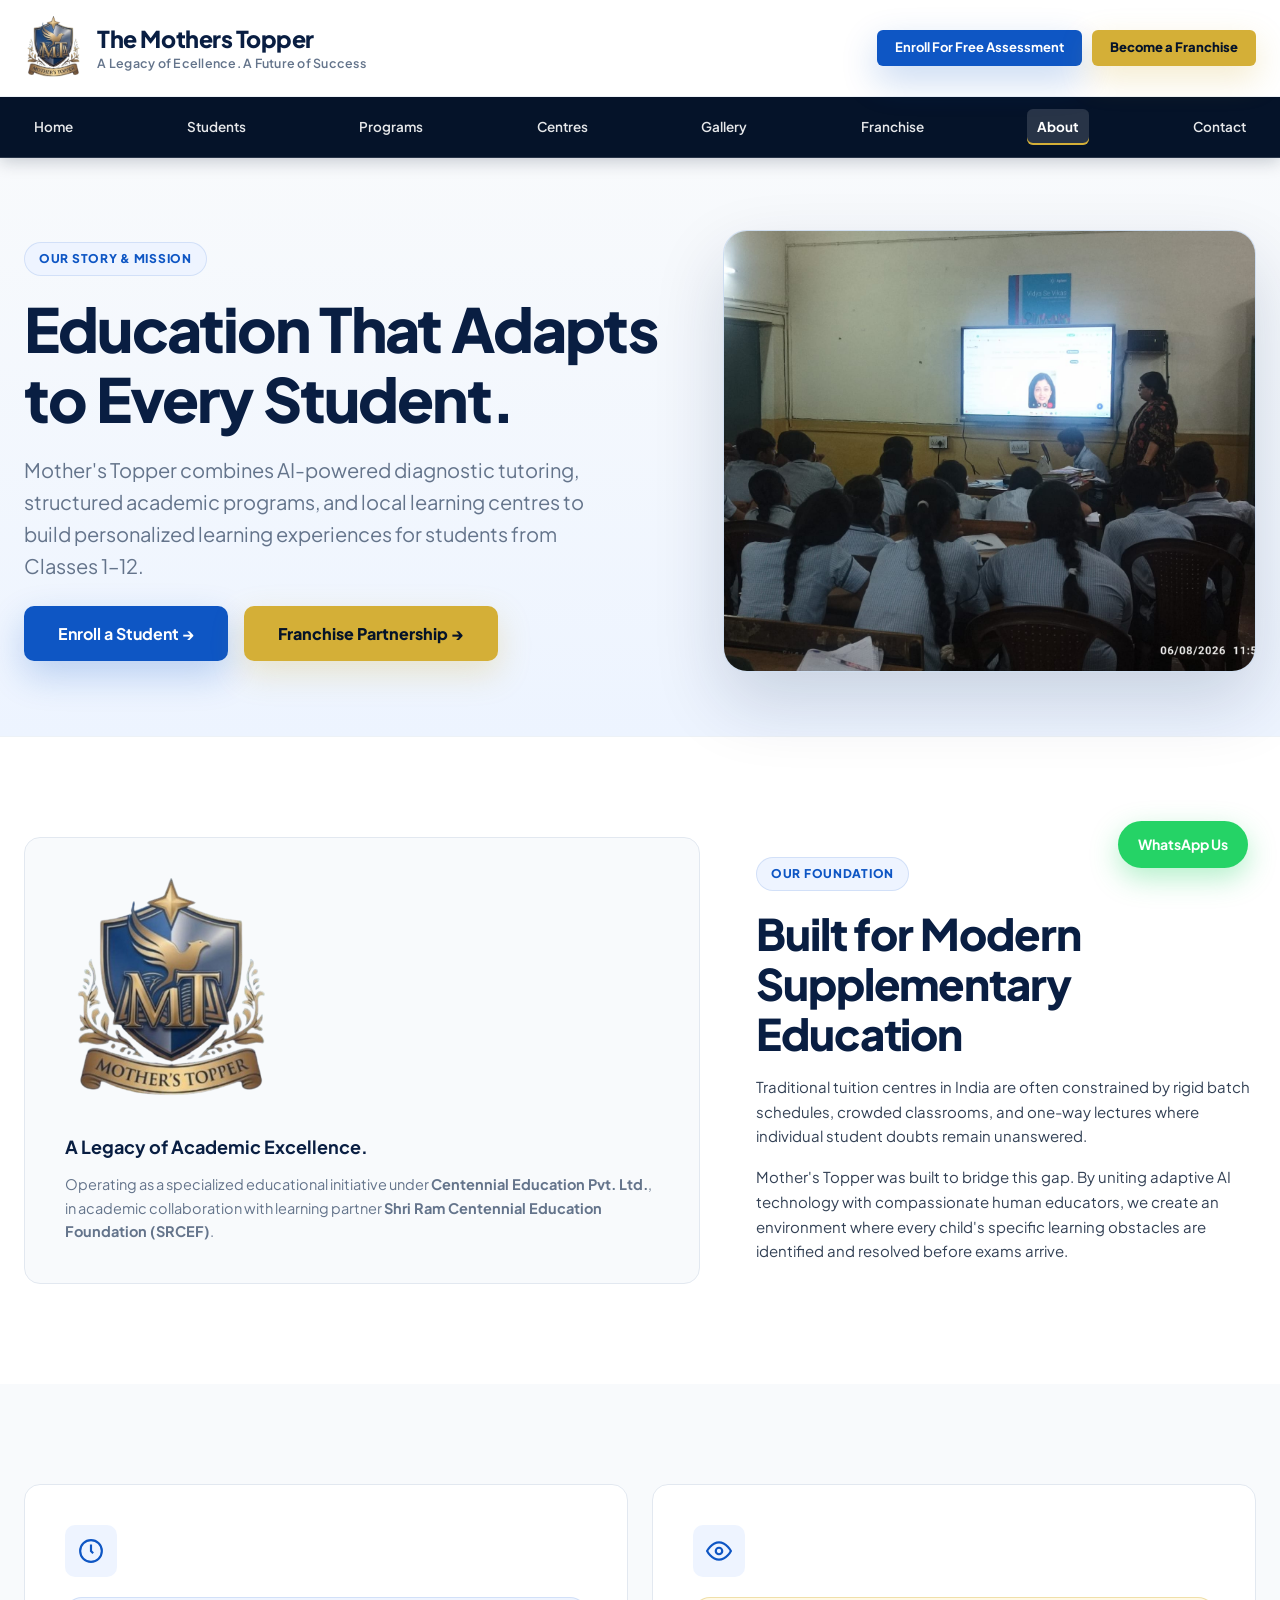
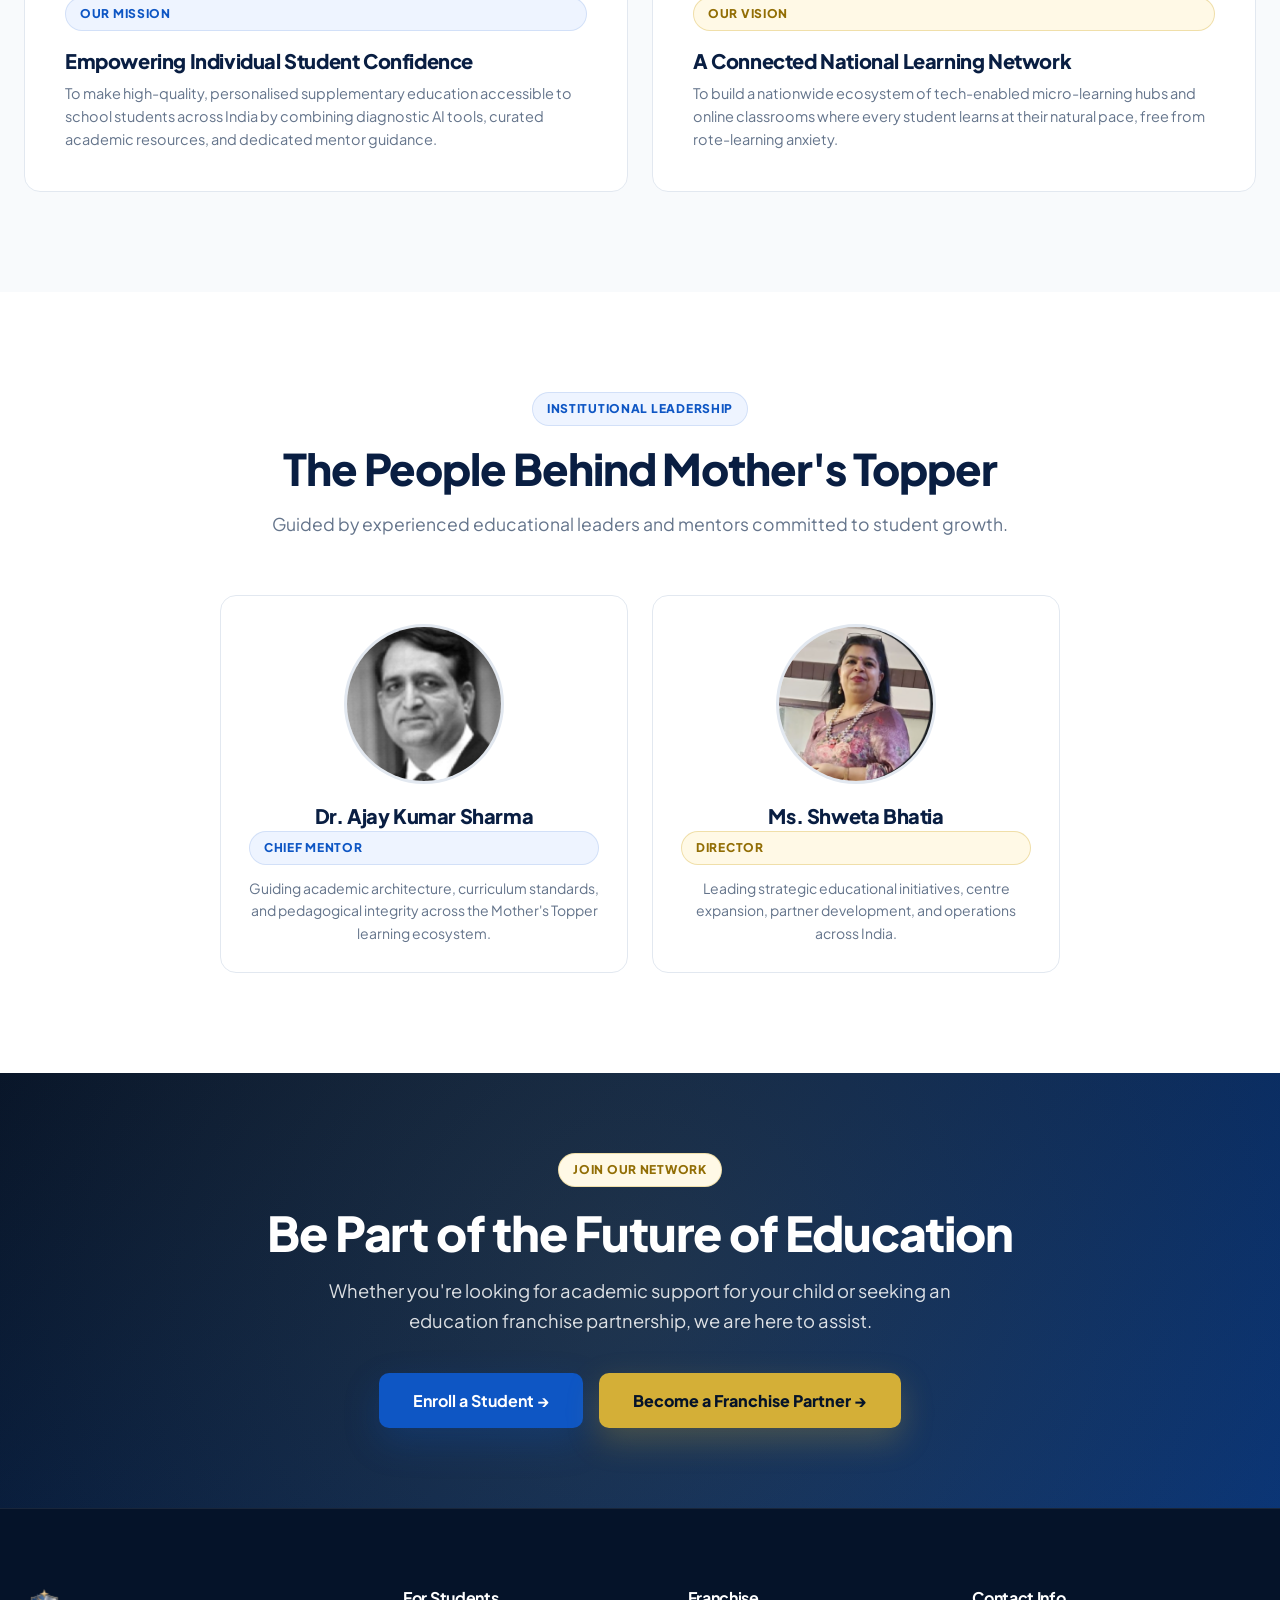
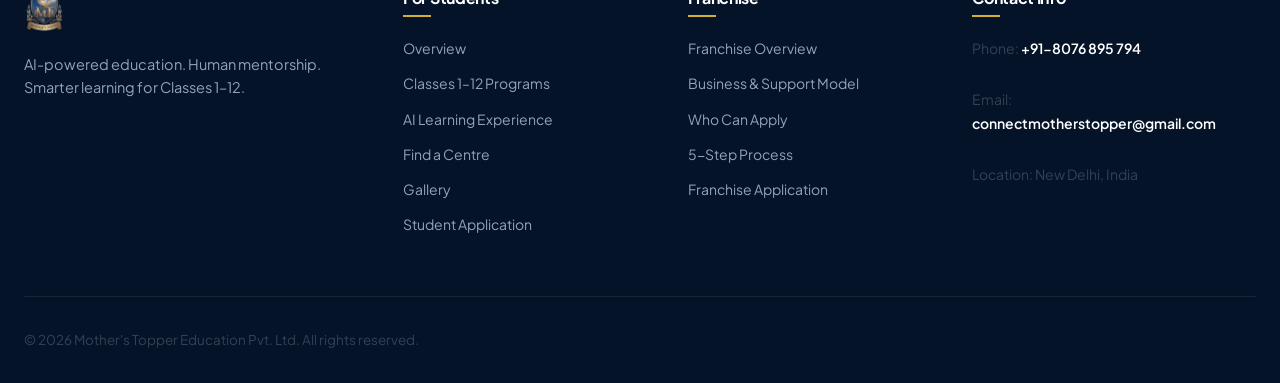
==== commit 1587d63e: "sfdfd" ====
--- a/about.html
+++ b/about.html
@@ -27,7 +27,7 @@
         </span>
       </a>
       <div class="header-ctas">
-        <a class="btn btn-primary btn-sm" href="student-application.html">Enroll</a>
+        <a class="btn btn-primary btn-sm" href="student-application.html">Enroll For Free Assessment</a>
         <a class="btn btn-gold btn-sm" href="franchise-application.html">Become a Franchise</a>
       </div>
     </div>
--- a/css/style.css
+++ b/css/style.css
@@ -3004,6 +3004,40 @@
   max-width: 200px;
 }
 
+.site-header .brand-copy,
+.homepage .brand-copy {
+  display: flex;
+  flex-direction: column;
+  gap: 3px;
+  min-width: 0;
+  color: var(--navy);
+  line-height: 1.15;
+}
+
+.site-header .brand-copy strong,
+.homepage .brand-copy strong {
+  font-size: clamp(1.1rem, 2vw, 1.45rem);
+  font-weight: 800;
+  letter-spacing: -0.02em;
+}
+
+.site-header .brand-copy small,
+.homepage .brand-copy small {
+  color: var(--ink-muted);
+  font-size: clamp(0.62rem, 1.2vw, 0.78rem);
+  font-weight: 600;
+  letter-spacing: 0.02em;
+}
+
+.site-header .header-ctas,
+.homepage .header-ctas {
+  display: flex;
+  align-items: center;
+  gap: 10px;
+  margin-left: auto;
+  flex: 0 0 auto;
+}
+
 .site-nav-bar {
   position: sticky;
   top: 96px;
@@ -3051,6 +3085,18 @@
 
 .homepage .hero-grid {
   grid-template-columns: minmax(0, 1.15fr) minmax(360px, 0.85fr);
+  align-items: center;
+}
+
+.homepage .hero-visual-card {
+  width: 100%;
+  max-width: 540px;
+  margin-left: auto;
+}
+
+.homepage .hero-image-wrap img {
+  height: 360px;
+  object-fit: cover;
 }
 
 @media (max-width: 1100px) {
@@ -3175,4 +3221,8 @@
     padding: 7px 7px;
     font-size: 9px;
   }
-}
+
+  .homepage .hero-image-wrap img {
+    height: 270px;
+  }
+}
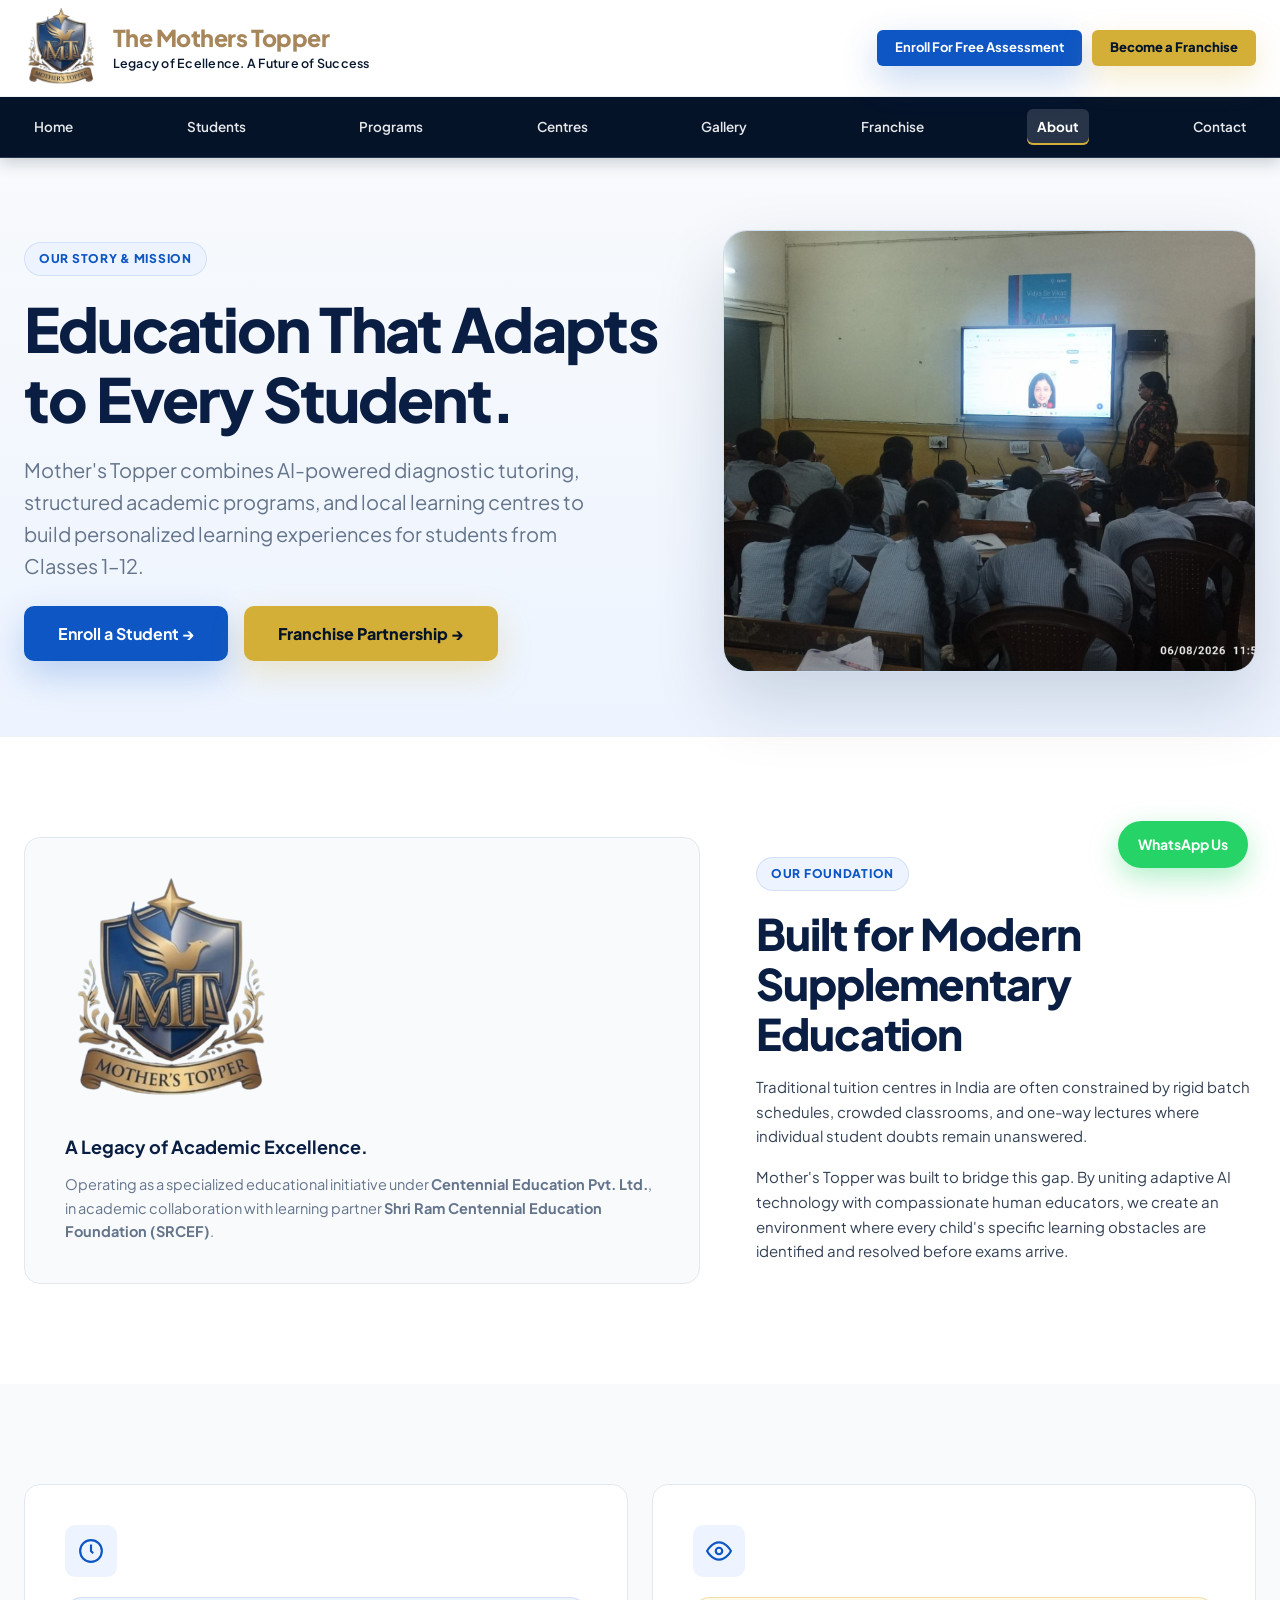
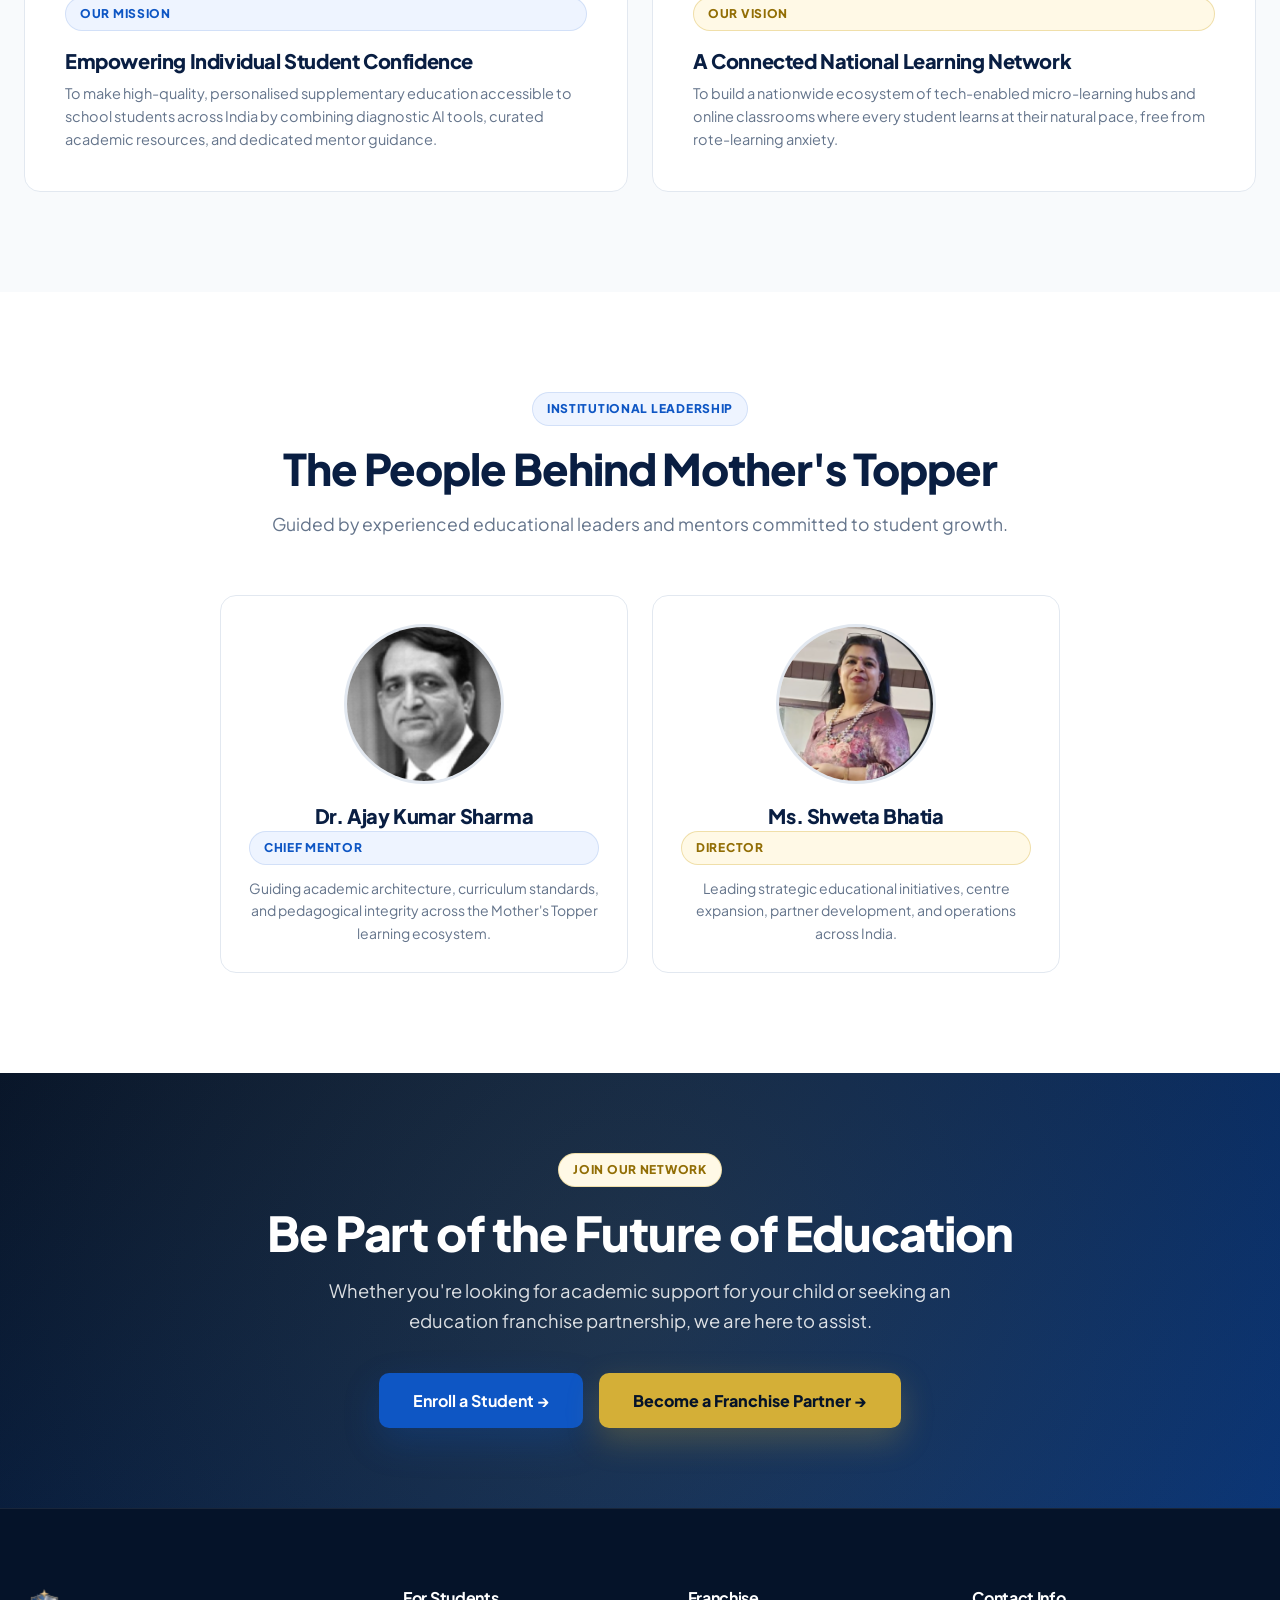
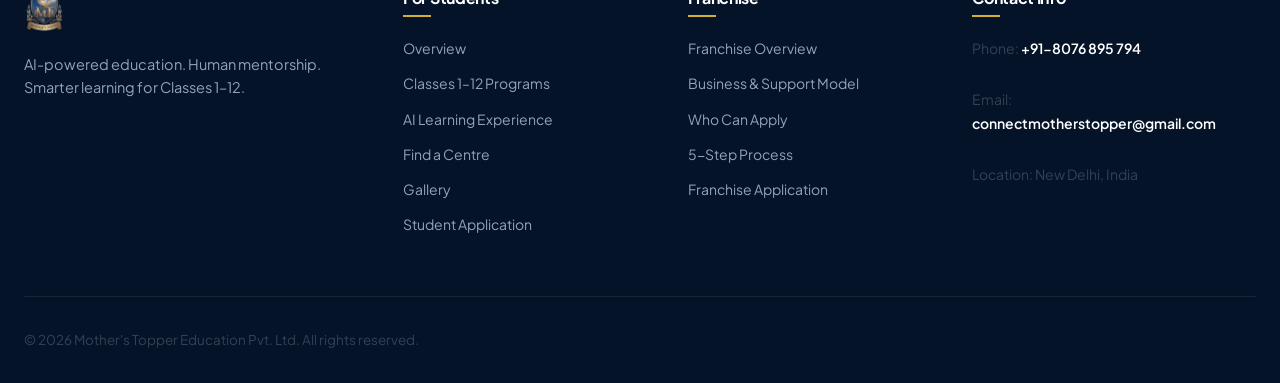
==== commit e15dfc26: "dfddfdsfasd" ====
--- a/about.html
+++ b/about.html
@@ -22,8 +22,8 @@
       <a class="brand-logo" href="index.html" aria-label="Mother's Topper Home">
         <img src="img/logo.png" alt="Mother's Topper India" width="220" height="72">
         <span class="brand-copy">
-          <strong>The Mothers Topper</strong>
-          <small>A Legacy of Ecellence. A Future of Success</small>
+          <strong style="color:#A7865B">The Mothers Topper</strong>
+          <small style="color:#07182f"> Legacy of Ecellence. A Future of Success</small>
         </span>
       </a>
       <div class="header-ctas">
--- a/css/style.css
+++ b/css/style.css
@@ -410,6 +410,8 @@
   animation: pulse-glow 2.5s infinite;
 }
 
+
+
 @keyframes pulse-glow {
   0%, 100% {
     box-shadow: 0 0 0 0 rgba(14, 86, 196, 0.4);
@@ -698,6 +700,13 @@
   grid-template-columns: 1.1fr 0.9fr;
   gap: 48px;
   align-items: center;
+}
+
+.homepage .site-header .brand{
+  color:#A7865B;
+}
+.homepage .site-header .tag-line{
+  color:#051329;
 }
 
 /* Subnav Strip */
@@ -2961,14 +2970,15 @@
 
   .homepage .header-ctas {
     gap: 5px;
-  }
-
+   
+  }
+  
   .homepage .header-ctas .btn {
     padding: 8px 8px;
     font-size: 10px;
     white-space: nowrap;
   }
-
+ 
   .homepage .trust-item {
     width: auto;
     min-width: max-content;
@@ -3000,15 +3010,21 @@
 
 .site-header .brand-logo img,
 .homepage .brand-logo img {
-  height: 64px;
+  height: 80px;
   max-width: 200px;
+}
+
+.site-header.is-scrolled .brand-logo img,
+.homepage .site-header.is-scrolled .brand-logo img {
+  height: 72px;
+  max-width: 220px;
 }
 
 .site-header .brand-copy,
 .homepage .brand-copy {
   display: flex;
   flex-direction: column;
-  gap: 3px;
+  gap: 4px;
   min-width: 0;
   color: var(--navy);
   line-height: 1.15;
@@ -3123,6 +3139,12 @@
 
   .site-header .brand-logo img,
   .homepage .brand-logo img {
+    height: 54px;
+    max-width: 164px;
+  }
+
+  .site-header.is-scrolled .brand-logo img,
+  .homepage .site-header.is-scrolled .brand-logo img {
     height: 54px;
     max-width: 164px;
   }
@@ -3205,6 +3227,12 @@
     max-width: 132px;
   }
 
+  .site-header.is-scrolled .brand-logo img,
+  .homepage .site-header.is-scrolled .brand-logo img {
+    height: 46px;
+    max-width: 132px;
+  }
+
   .site-header .brand-copy strong,
   .homepage .brand-copy strong {
     font-size: 0.86rem;
@@ -3226,3 +3254,4 @@
     height: 270px;
   }
 }
+
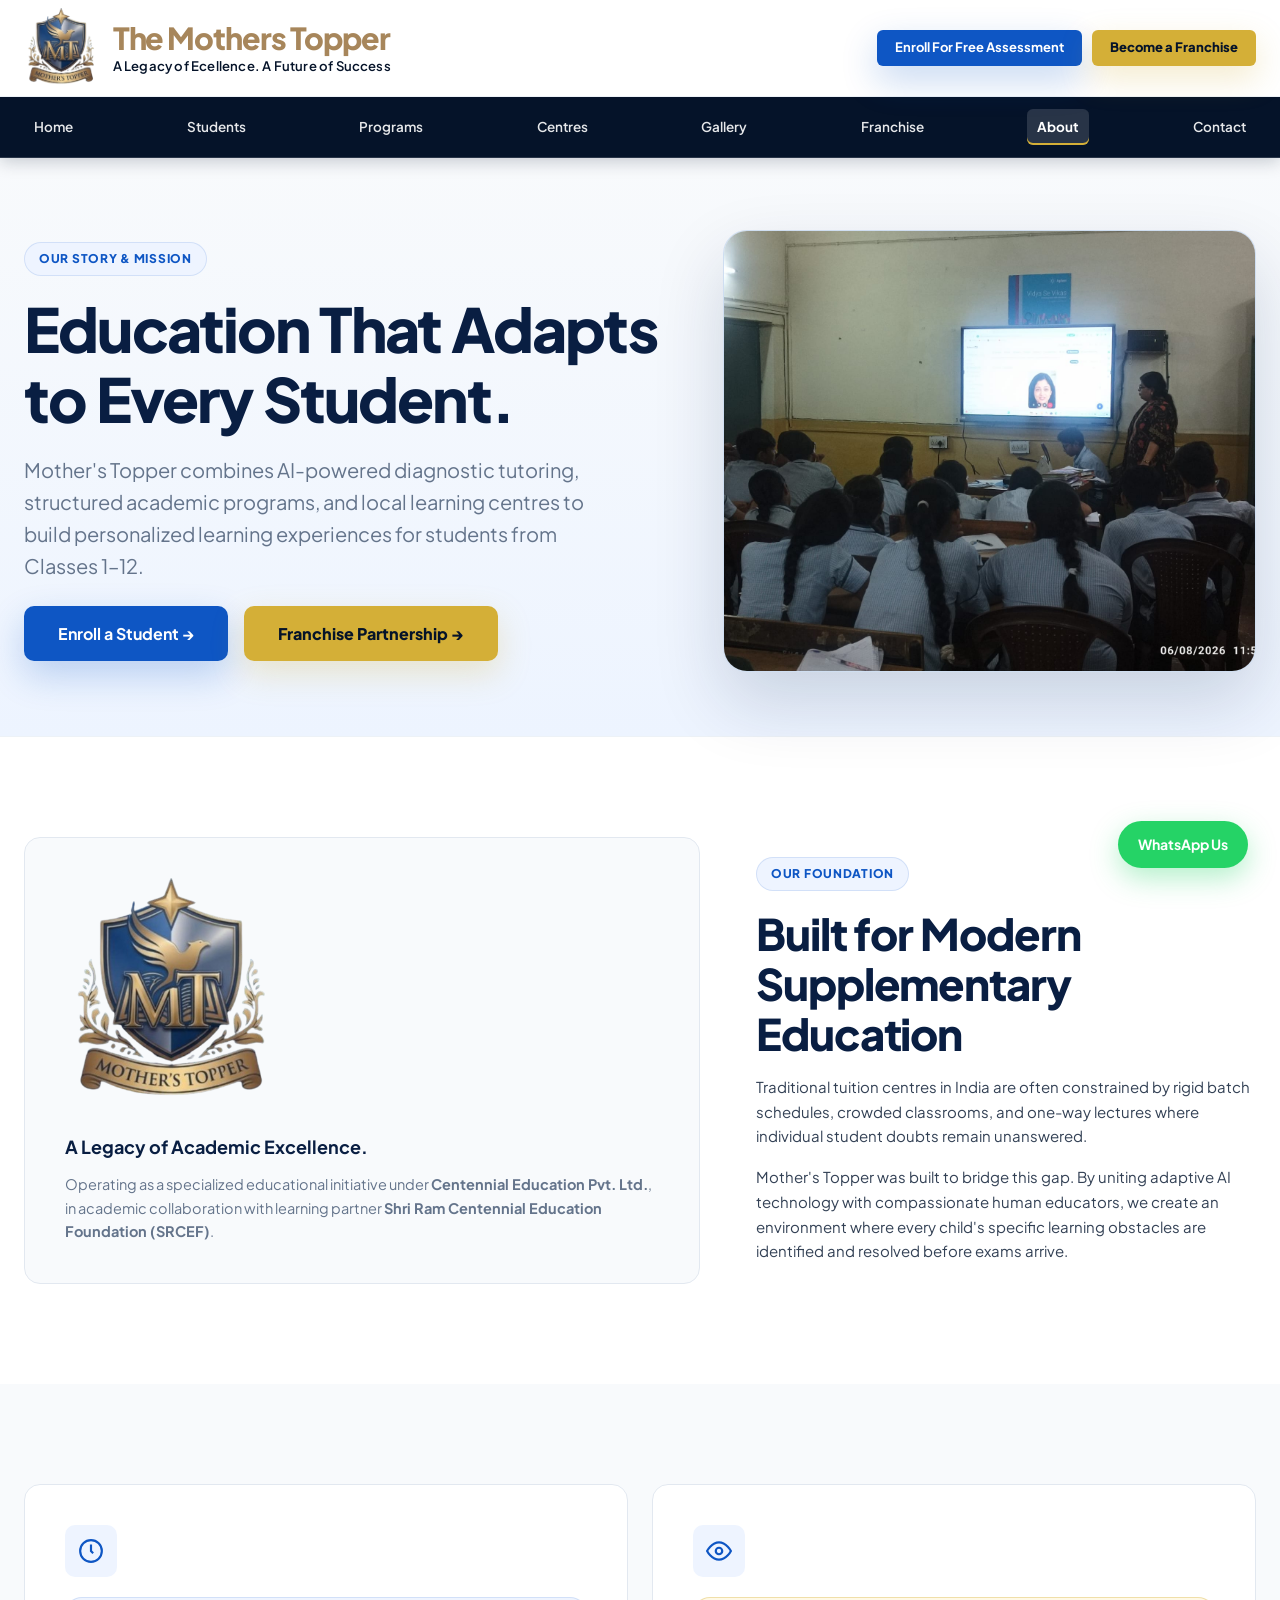
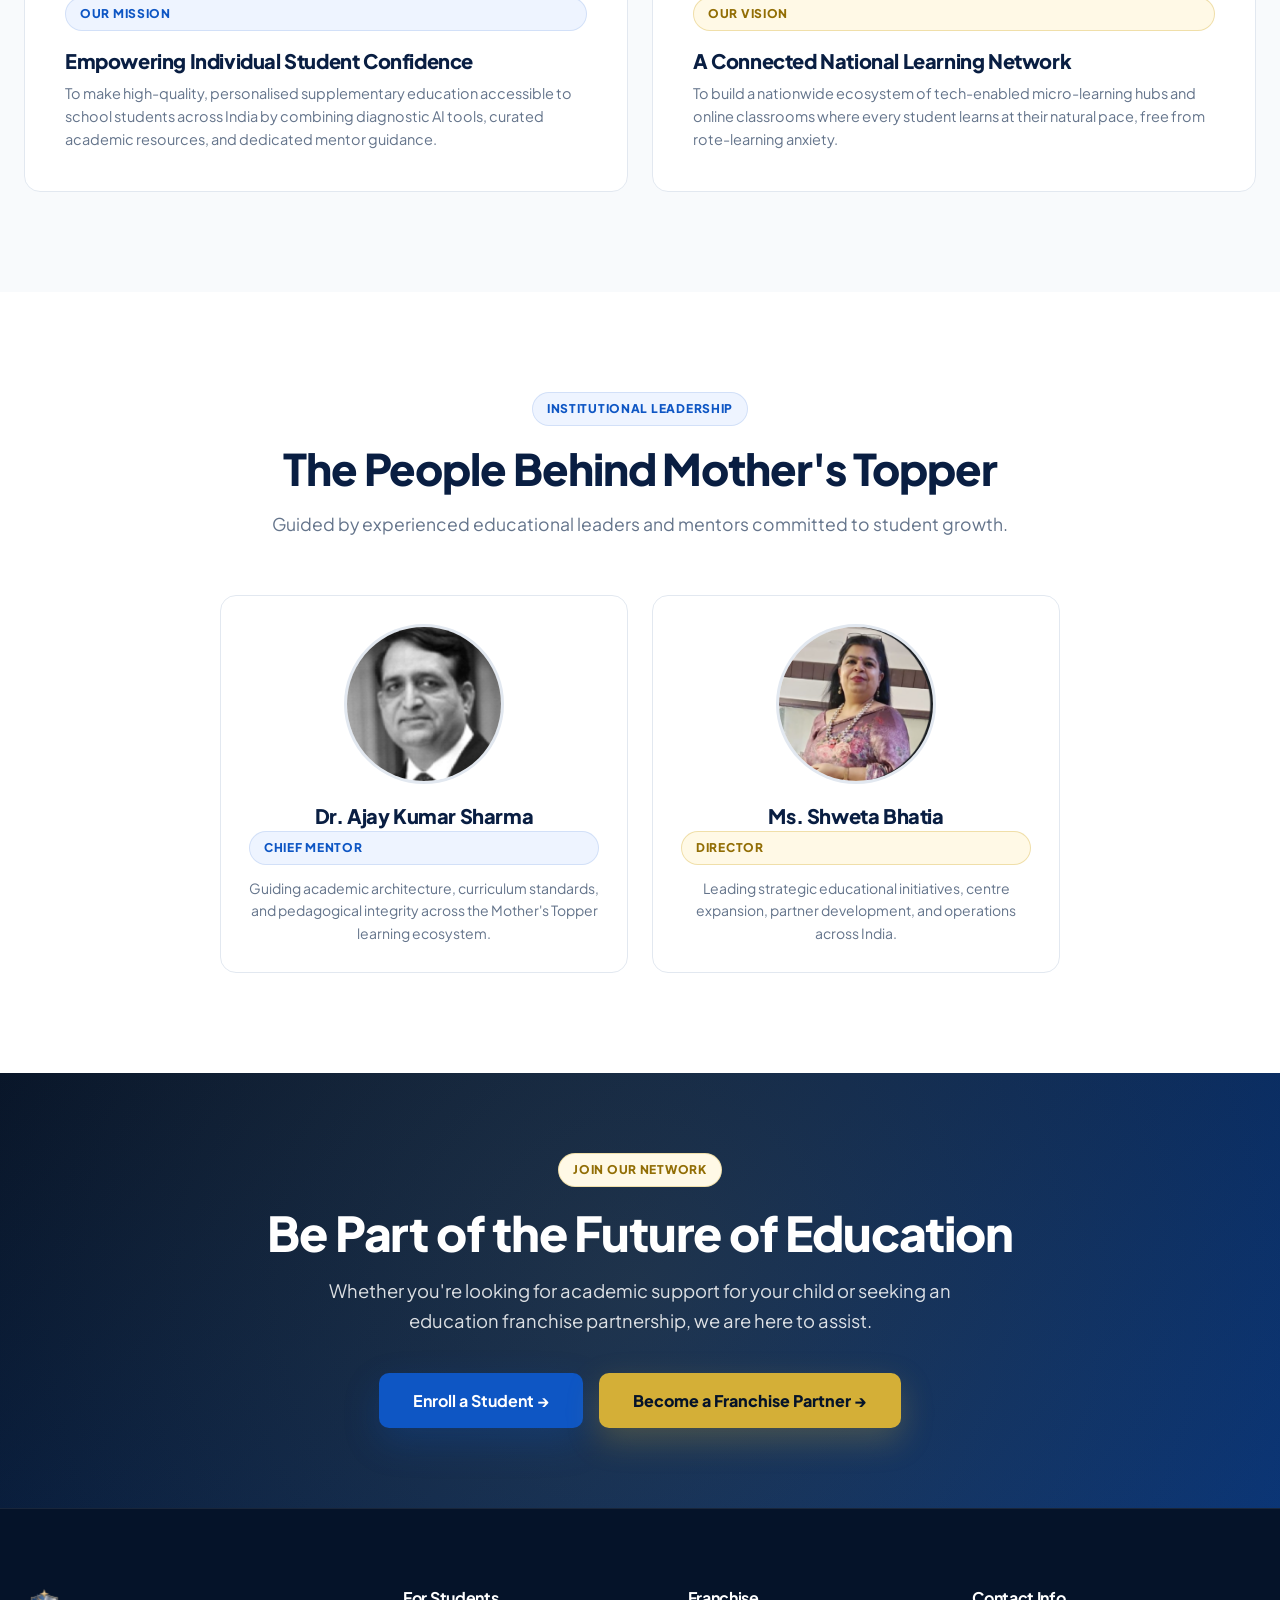
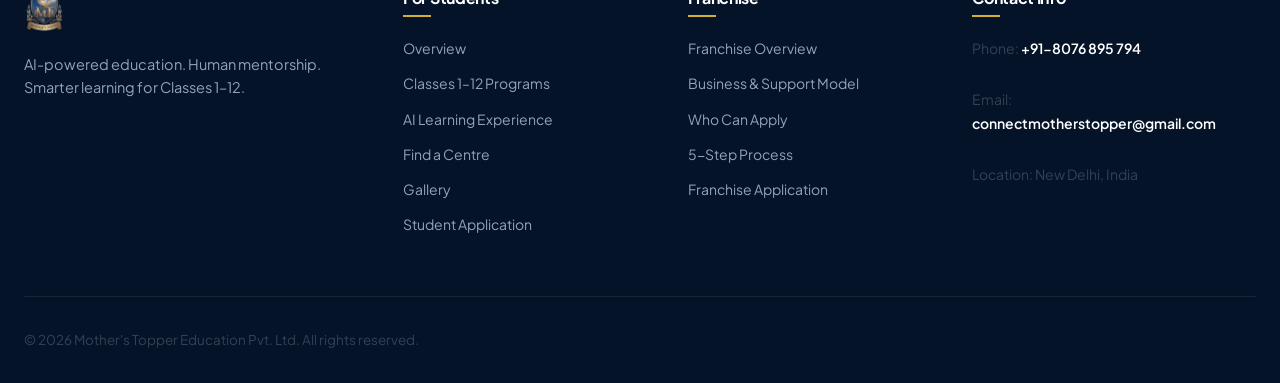
==== commit ae8f93ea: "sdfdgf" ====
--- a/about.html
+++ b/about.html
@@ -22,8 +22,8 @@
       <a class="brand-logo" href="index.html" aria-label="Mother's Topper Home">
         <img src="img/logo.png" alt="Mother's Topper India" width="220" height="72">
         <span class="brand-copy">
-          <strong style="color:#A7865B">The Mothers Topper</strong>
-          <small style="color:#07182f"> Legacy of Ecellence. A Future of Success</small>
+          <strong class="brand">The Mothers Topper</strong>
+          <small class="tag-line">A Legacy of Ecellence. A Future of Success</small>
         </span>
       </a>
       <div class="header-ctas">
--- a/css/style.css
+++ b/css/style.css
@@ -3016,8 +3016,8 @@
 
 .site-header.is-scrolled .brand-logo img,
 .homepage .site-header.is-scrolled .brand-logo img {
-  height: 72px;
-  max-width: 220px;
+  height: 82px;
+  max-width: 240px;
 }
 
 .site-header .brand-copy,
@@ -3043,6 +3043,26 @@
   font-size: clamp(0.62rem, 1.2vw, 0.78rem);
   font-weight: 600;
   letter-spacing: 0.02em;
+}
+
+/* Keep the title visually balanced with the longer tagline. */
+.site-header .brand-copy .brand,
+.homepage .site-header .brand-copy .brand {
+  color: #a7865b;
+  font-size: clamp(1.5rem, 2.6vw, 1.9rem);
+  font-weight: 800;
+  line-height: 1.05;
+  letter-spacing: -0.035em;
+  white-space: nowrap;
+}
+
+.site-header .brand-copy .tag-line,
+.homepage .site-header .brand-copy .tag-line {
+  color: var(--navy-deep);
+  font-size: clamp(0.68rem, 1.25vw, 0.82rem);
+  font-weight: 600;
+  letter-spacing: 0.015em;
+  white-space: nowrap;
 }
 
 .site-header .header-ctas,
@@ -3145,8 +3165,8 @@
 
   .site-header.is-scrolled .brand-logo img,
   .homepage .site-header.is-scrolled .brand-logo img {
-    height: 54px;
-    max-width: 164px;
+    height: 62px;
+    max-width: 184px;
   }
 
   .site-nav-bar {
@@ -3229,8 +3249,8 @@
 
   .site-header.is-scrolled .brand-logo img,
   .homepage .site-header.is-scrolled .brand-logo img {
-    height: 46px;
-    max-width: 132px;
+    height: 52px;
+    max-width: 148px;
   }
 
   .site-header .brand-copy strong,
@@ -3244,6 +3264,19 @@
     font-size: 0.53rem;
   }
 
+  .site-header .brand-copy .brand,
+  .homepage .site-header .brand-copy .brand {
+    font-size: 1rem;
+  }
+
+  .site-header .brand-copy .tag-line,
+  .homepage .site-header .brand-copy .tag-line {
+    max-width: 150px;
+    font-size: 0.52rem;
+    line-height: 1.15;
+    white-space: normal;
+  }
+
   .site-header .header-ctas .btn,
   .homepage .header-ctas .btn {
     padding: 7px 7px;
@@ -3254,4 +3287,3 @@
     height: 270px;
   }
 }
-
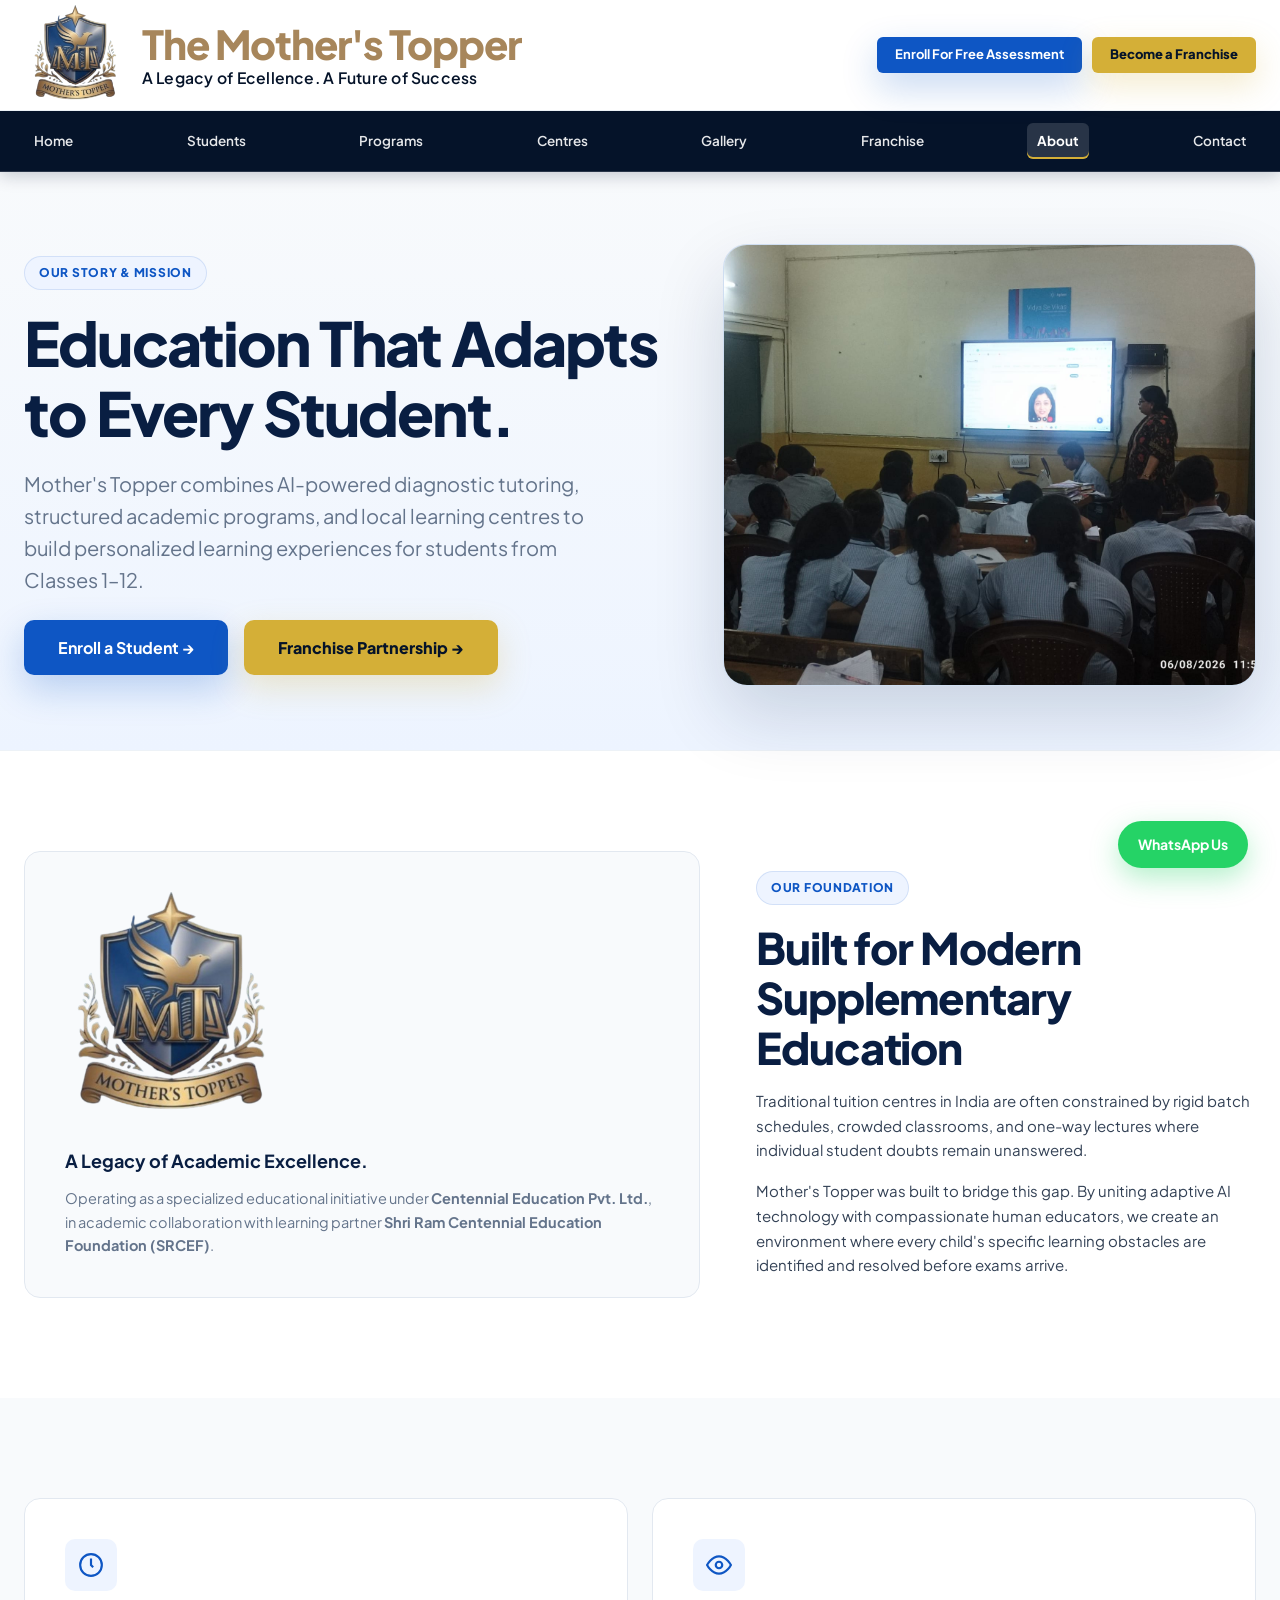
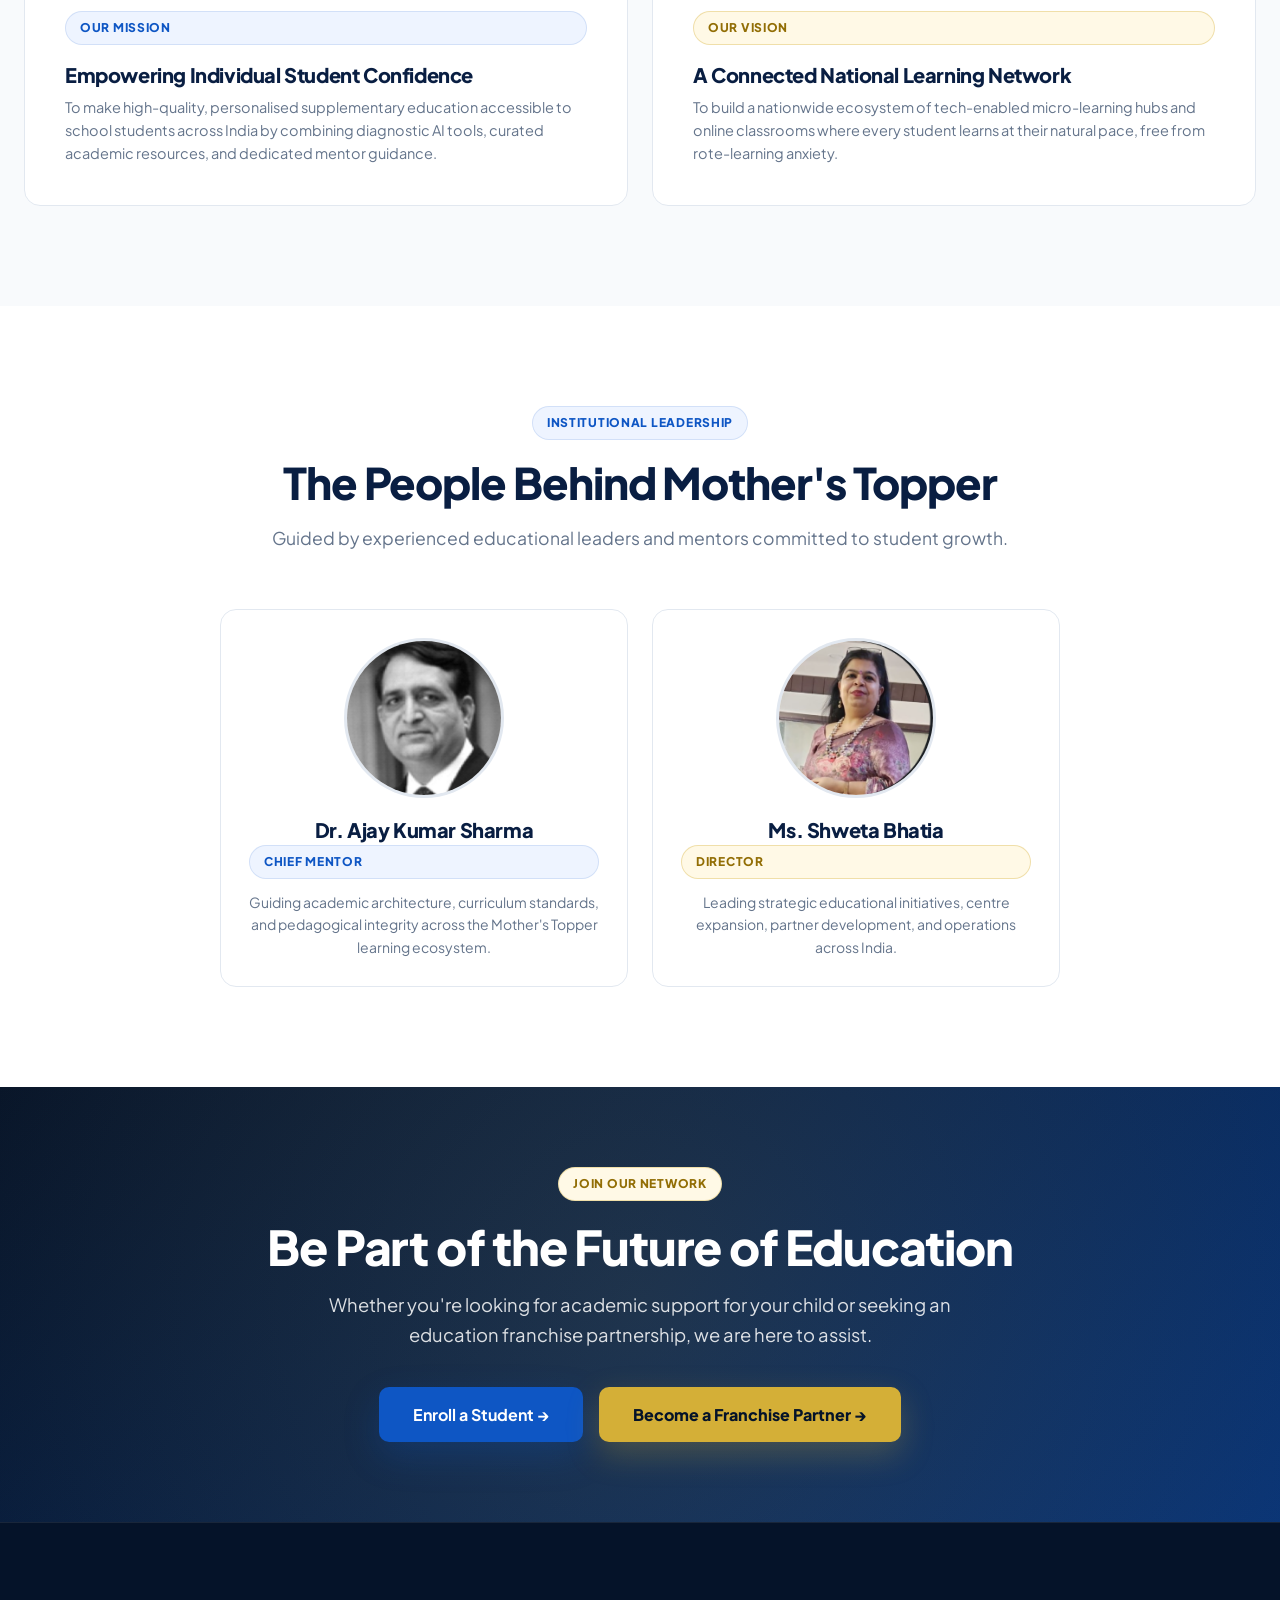
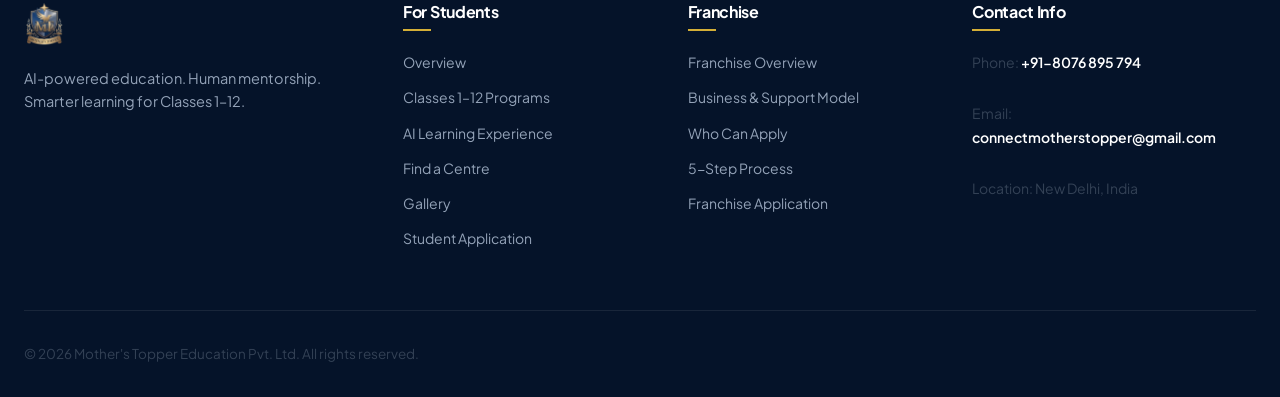
==== commit e680e262: "dsgbgbgb" ====
--- a/about.html
+++ b/about.html
@@ -22,7 +22,7 @@
       <a class="brand-logo" href="index.html" aria-label="Mother's Topper Home">
         <img src="img/logo.png" alt="Mother's Topper India" width="220" height="72">
         <span class="brand-copy">
-          <strong class="brand">The Mothers Topper</strong>
+          <strong class="brand">The Mother's Topper</strong>
           <small class="tag-line">A Legacy of Ecellence. A Future of Success</small>
         </span>
       </a>
--- a/css/style.css
+++ b/css/style.css
@@ -324,6 +324,8 @@
   overflow: hidden;
   text-decoration: none;
 }
+
+
 
 .btn-primary {
   background-color: var(--royal-blue);
@@ -3010,13 +3012,14 @@
 
 .site-header .brand-logo img,
 .homepage .brand-logo img {
-  height: 80px;
+  height: 110px;
+  padding: 1%;
   max-width: 200px;
 }
 
 .site-header.is-scrolled .brand-logo img,
 .homepage .site-header.is-scrolled .brand-logo img {
-  height: 82px;
+  height: 110px;
   max-width: 240px;
 }
 
@@ -3049,17 +3052,17 @@
 .site-header .brand-copy .brand,
 .homepage .site-header .brand-copy .brand {
   color: #a7865b;
-  font-size: clamp(1.5rem, 2.6vw, 1.9rem);
+  font-size: clamp(2.5rem, 3vw, 1.9rem);
   font-weight: 800;
   line-height: 1.05;
-  letter-spacing: -0.035em;
+  letter-spacing: -0.025em;
   white-space: nowrap;
 }
 
 .site-header .brand-copy .tag-line,
 .homepage .site-header .brand-copy .tag-line {
   color: var(--navy-deep);
-  font-size: clamp(0.68rem, 1.25vw, 0.82rem);
+  font-size: clamp(0.98rem, 1.25vw, 0.82rem);
   font-weight: 600;
   letter-spacing: 0.015em;
   white-space: nowrap;
@@ -3159,14 +3162,19 @@
 
   .site-header .brand-logo img,
   .homepage .brand-logo img {
-    height: 54px;
-    max-width: 164px;
+    height: 66px;
+    max-width: 198px;
   }
 
   .site-header.is-scrolled .brand-logo img,
   .homepage .site-header.is-scrolled .brand-logo img {
-    height: 62px;
-    max-width: 184px;
+    height: 70px;
+    max-width: 208px;
+  }
+
+  .site-header .header-ctas,
+  .homepage .header-ctas {
+    display: none;
   }
 
   .site-nav-bar {
@@ -3243,19 +3251,19 @@
 
   .site-header .brand-logo img,
   .homepage .brand-logo img {
-    height: 46px;
-    max-width: 132px;
+    height: 70px;
+    max-width: 174px;
   }
 
   .site-header.is-scrolled .brand-logo img,
   .homepage .site-header.is-scrolled .brand-logo img {
-    height: 52px;
-    max-width: 148px;
+    height: 80px;
+    max-width: 186px;
   }
 
   .site-header .brand-copy strong,
   .homepage .brand-copy strong {
-    font-size: 0.86rem;
+    font-size: 2rem;
   }
 
   .site-header .brand-copy small,
@@ -3266,13 +3274,14 @@
 
   .site-header .brand-copy .brand,
   .homepage .site-header .brand-copy .brand {
-    font-size: 1rem;
+    font-size: 1.9rem;
+    line-height: 1.3;
   }
 
   .site-header .brand-copy .tag-line,
   .homepage .site-header .brand-copy .tag-line {
     max-width: 150px;
-    font-size: 0.52rem;
+    font-size: 0.59rem;
     line-height: 1.15;
     white-space: normal;
   }
@@ -3285,5 +3294,6 @@
 
   .homepage .hero-image-wrap img {
     height: 270px;
-  }
-}
+    padding: 1%;
+  }
+}
